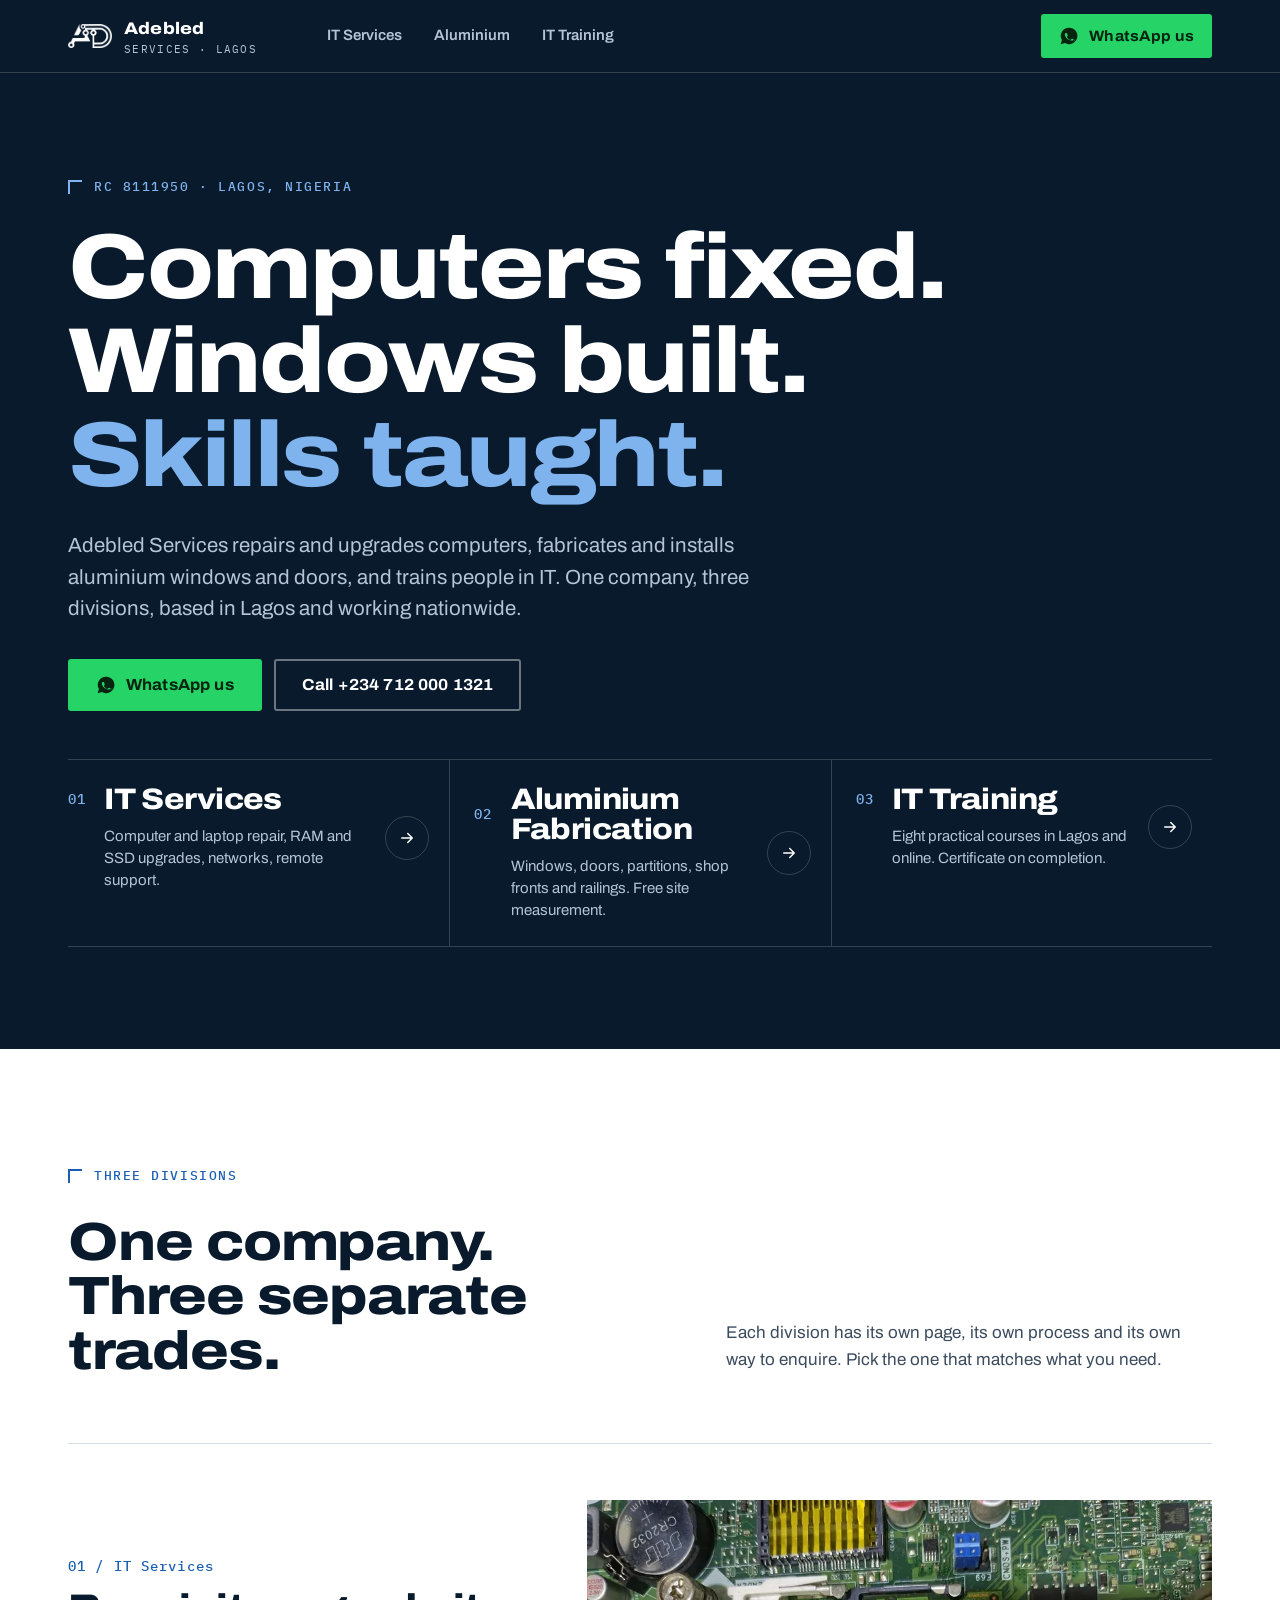
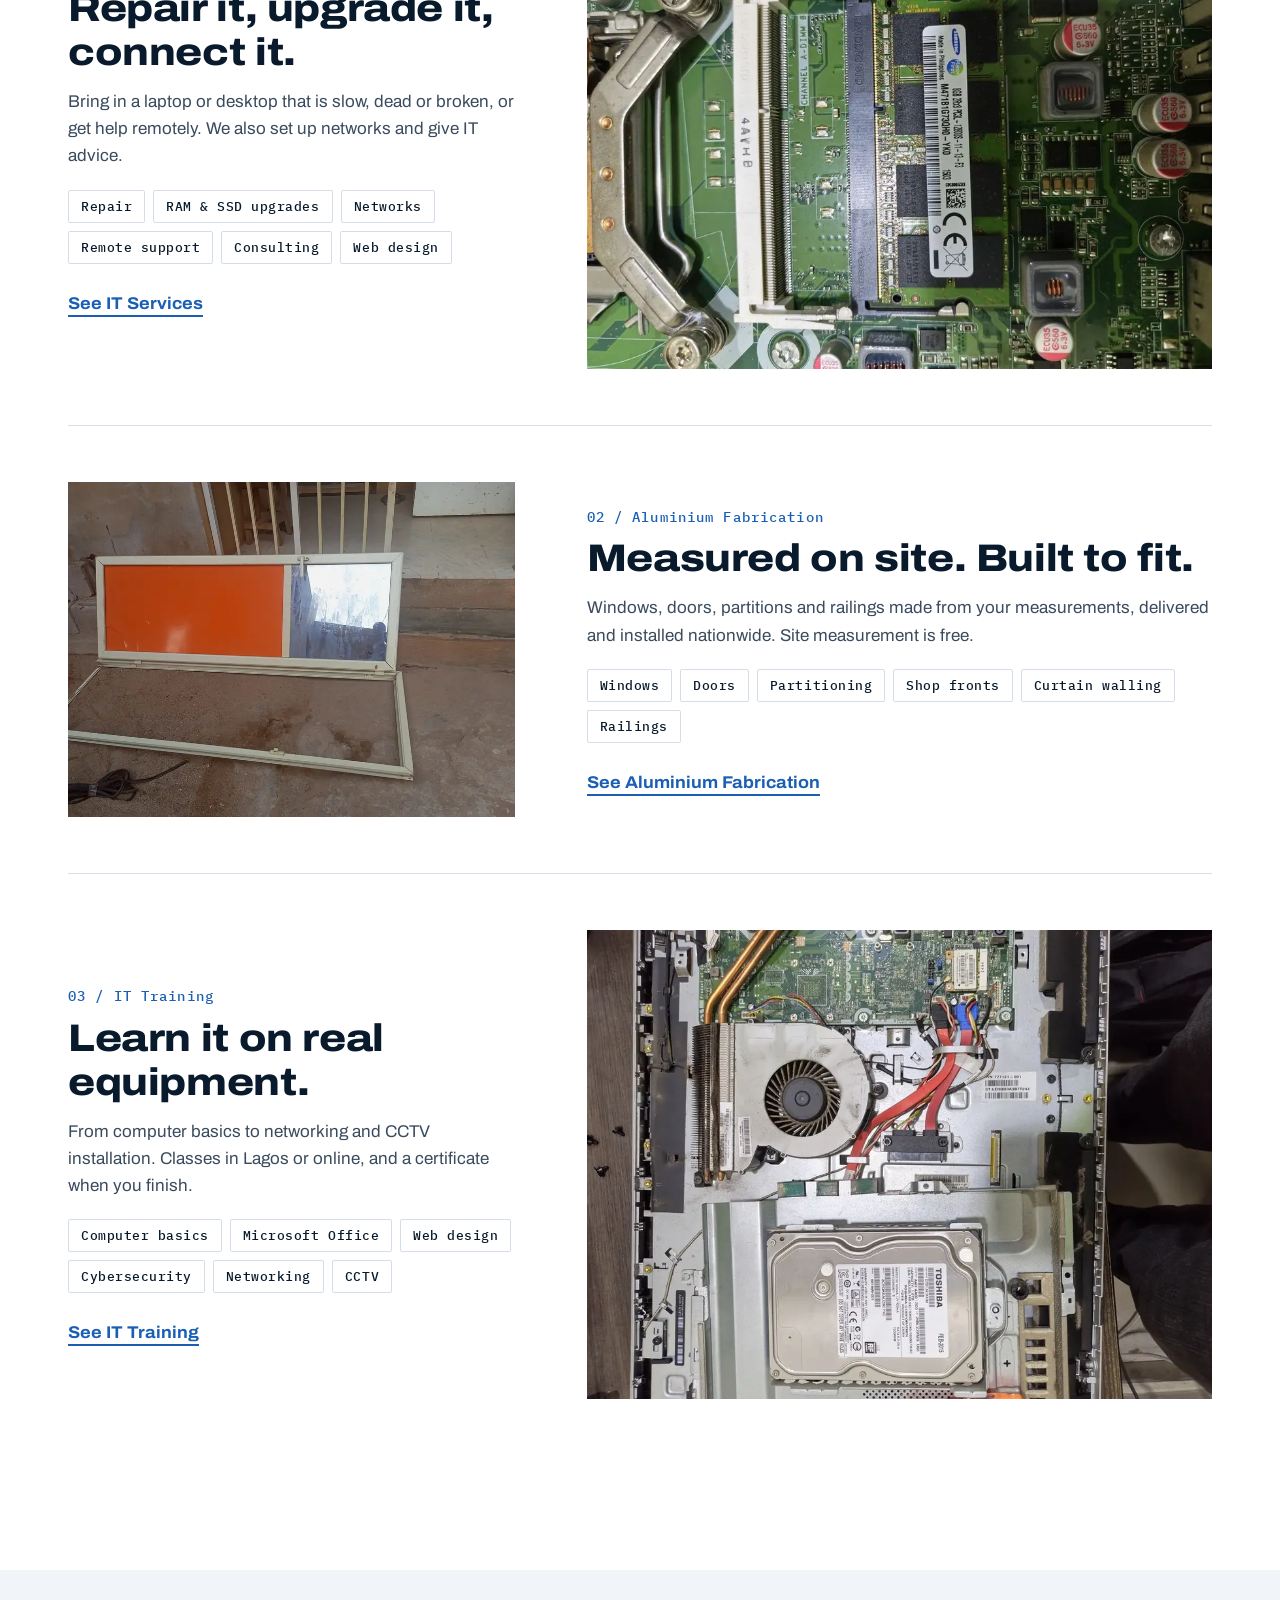
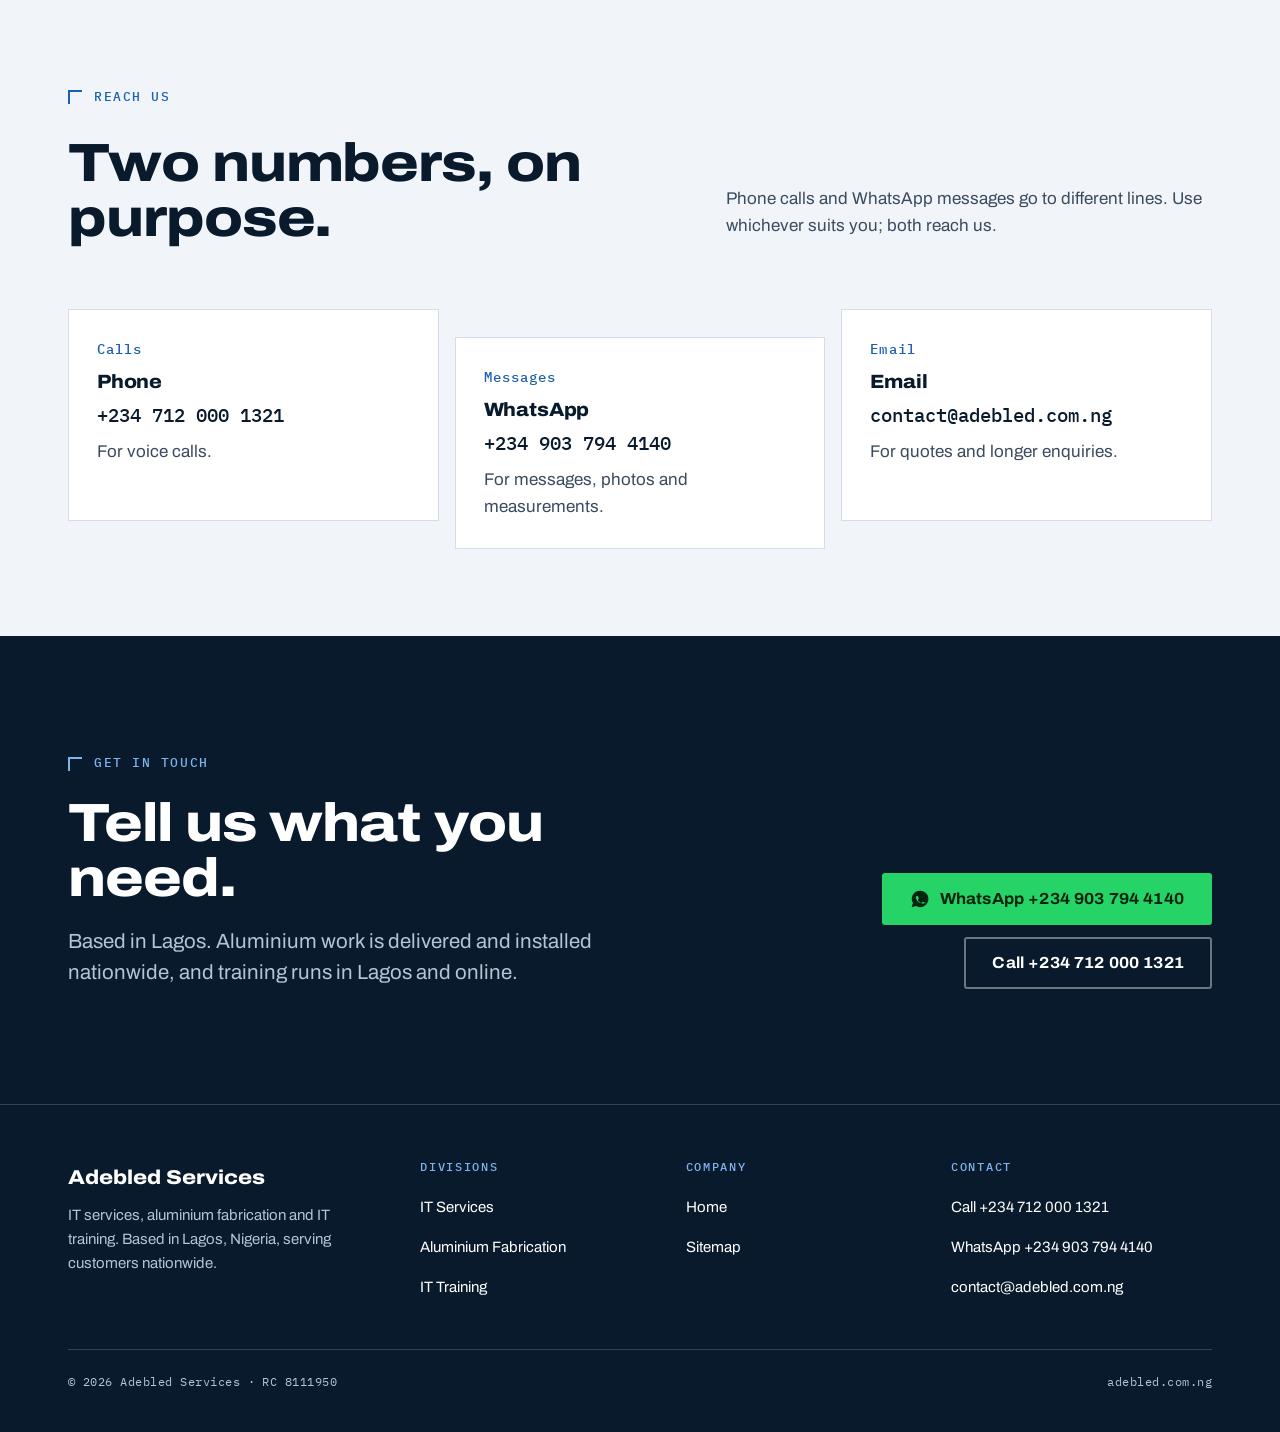
==== index.html @ fbe3edc6 "Build new Adebled Services website: four static pages, 404, SEO and assets Co-Authored-By: Claude So" ====
<!doctype html>
<html lang="en">
<head>
<meta charset="utf-8">
<meta name="viewport" content="width=device-width, initial-scale=1">
<title>Adebled Services | IT, Aluminium Fabrication &amp; Training, Lagos</title>
<meta name="description" content="Adebled Services in Lagos: computer repair and IT support, aluminium windows and doors made and installed nationwide, and hands-on IT training.">
<link rel="canonical" href="https://adebled.com.ng/">
<meta name="theme-color" content="#081a2b">
<meta property="og:type" content="website">
<meta property="og:site_name" content="Adebled Services">
<meta property="og:title" content="Adebled Services | IT, Aluminium Fabrication &amp; Training, Lagos">
<meta property="og:description" content="Adebled Services in Lagos: computer repair and IT support, aluminium windows and doors made and installed nationwide, and hands-on IT training.">
<meta property="og:url" content="https://adebled.com.ng/">
<meta property="og:image" content="https://adebled.com.ng/assets/og/home.png">
<meta property="og:image:width" content="1200">
<meta property="og:image:height" content="630">
<meta name="twitter:card" content="summary_large_image">
<link rel="icon" href="/favicon.ico" sizes="48x48">
<link rel="icon" type="image/png" sizes="96x96" href="/icons/favicon-96x96.png">
<link rel="apple-touch-icon" href="/icons/apple-touch-icon.png">
<link rel="manifest" href="/site.webmanifest">
<link rel="preload" href="/assets/fonts/archivo.woff2" as="font" type="font/woff2" crossorigin>
<link rel="stylesheet" href="/css/system.css">
<link rel="stylesheet" href="/css/main.css">
<link rel="stylesheet" href="/css/home.css">
<script>document.documentElement.className+=' js'</script>
<noscript><style>.reveal{opacity:1!important;transform:none!important}.wipe-io,.wipe-io>span{clip-path:none!important;transform:none!important}</style></noscript>
<script type="application/ld+json">
{
  "@context": "https://schema.org",
  "@graph": [
    {
      "@type": [
        "LocalBusiness",
        "Organization"
      ],
      "@id": "https://adebled.com.ng/#org",
      "name": "Adebled Services",
      "url": "https://adebled.com.ng/",
      "logo": "https://adebled.com.ng/icons/icon-512.png",
      "image": "https://adebled.com.ng/assets/og/home.png",
      "telephone": "+2347120001321",
      "email": "contact@adebled.com.ng",
      "identifier": "RC 8111950",
      "address": {
        "@type": "PostalAddress",
        "addressLocality": "Lagos",
        "addressCountry": "NG"
      },
      "areaServed": {
        "@type": "Country",
        "name": "Nigeria"
      },
      "sameAs": []
    },
    {
      "@type": "WebSite",
      "@id": "https://adebled.com.ng/#site",
      "url": "https://adebled.com.ng/",
      "name": "Adebled Services",
      "publisher": {
        "@id": "https://adebled.com.ng/#org"
      }
    }
  ]
}
</script>
<script src="/js/legacy-redirect.js"></script>
</head>
<body class="page-home">
<a class="skip" href="#main">Skip to content</a>
<header class="site-header">
  <div class="wrap">
    <a class="brand" href="/" aria-label="Adebled Services, home">
      <img src="/assets/logo-white.png" width="44" height="25" alt="">
      <span><b>Adebled</b><small>Services · Lagos</small></span>
    </a>
    <nav class="nav" aria-label="Divisions"><a href="/it-services/">IT Services</a><a href="/aluminium/">Aluminium</a><a href="/it-training/">IT Training</a></nav>
    <a class="btn btn--wa header-wa header-cta" href="https://wa.me/2349037944140?text=Hello%20Adebled%20Services%2C%20I%20have%20an%20enquiry." rel="noopener"><svg viewBox="0 0 24 24" fill="currentColor" aria-hidden="true"><path d="M12.04 2a9.9 9.9 0 0 0-8.5 14.9L2 22l5.24-1.5A9.9 9.9 0 1 0 12.04 2Zm5.8 14.1c-.25.7-1.45 1.33-2 1.38-.5.05-1.1.07-1.77-.11a14 14 0 0 1-5.5-3.33 7.6 7.6 0 0 1-1.6-3.5c-.1-.9.4-1.6.7-1.9.25-.27.55-.33.73-.33h.52c.17 0 .4-.06.6.45.25.6.85 2.1.92 2.25.08.15.12.33.02.52-.1.2-.15.32-.3.5-.15.17-.32.38-.45.5-.15.15-.3.3-.13.6.17.3.77 1.27 1.65 2.05 1.13 1 2.1 1.32 2.4 1.47.3.15.47.12.65-.07.17-.2.75-.87.95-1.17.2-.3.4-.25.67-.15.28.1 1.75.83 2.05.98.3.15.5.22.57.35.07.12.07.72-.18 1.4Z"/></svg> WhatsApp us</a>
  </div>
</header>
<main id="main">
<section class="band band--dark hero home-hero">
  <div class="wrap"><div class="grid">
    <div>
      <p class="eyebrow fade"><span class="corner"></span>RC 8111950 · Lagos, Nigeria</p>
      <h1><span class="wipe"><span>Computers fixed.</span></span><span class="wipe"><span>Windows built.</span></span><span class="wipe"><span class="acc">Skills taught.</span></span></h1>
      <p class="lead fade">Adebled Services repairs and upgrades computers, fabricates and installs aluminium windows and doors, and trains people in IT. One company, three divisions, based in Lagos and working nationwide.</p>
      <div class="btn-row fade d2">
        <a class="btn btn--wa" href="https://wa.me/2349037944140?text=Hello%20Adebled%20Services%2C%20I%20have%20an%20enquiry." rel="noopener"><svg viewBox="0 0 24 24" fill="currentColor" aria-hidden="true"><path d="M12.04 2a9.9 9.9 0 0 0-8.5 14.9L2 22l5.24-1.5A9.9 9.9 0 1 0 12.04 2Zm5.8 14.1c-.25.7-1.45 1.33-2 1.38-.5.05-1.1.07-1.77-.11a14 14 0 0 1-5.5-3.33 7.6 7.6 0 0 1-1.6-3.5c-.1-.9.4-1.6.7-1.9.25-.27.55-.33.73-.33h.52c.17 0 .4-.06.6.45.25.6.85 2.1.92 2.25.08.15.12.33.02.52-.1.2-.15.32-.3.5-.15.17-.32.38-.45.5-.15.15-.3.3-.13.6.17.3.77 1.27 1.65 2.05 1.13 1 2.1 1.32 2.4 1.47.3.15.47.12.65-.07.17-.2.75-.87.95-1.17.2-.3.4-.25.67-.15.28.1 1.75.83 2.05.98.3.15.5.22.57.35.07.12.07.72-.18 1.4Z"/></svg> WhatsApp us</a>
        <a class="btn btn--ghost" href="tel:+2347120001321">Call +234 712 000 1321</a>
      </div>
    </div>
    <nav class="idx-list fade d3" aria-label="Our three divisions">
      <a class="idx" href="/it-services/"><span class="num">01</span><h2>IT Services</h2><span class="arrow"><svg viewBox="0 0 24 24" fill="none" stroke="currentColor" stroke-width="2" stroke-linecap="round" stroke-linejoin="round" aria-hidden="true"><path d="M5 12h14M13 6l6 6-6 6"/></svg></span><p>Computer and laptop repair, RAM and SSD upgrades, networks, remote support.</p></a>
      <a class="idx" href="/aluminium/"><span class="num">02</span><h2>Aluminium Fabrication</h2><span class="arrow"><svg viewBox="0 0 24 24" fill="none" stroke="currentColor" stroke-width="2" stroke-linecap="round" stroke-linejoin="round" aria-hidden="true"><path d="M5 12h14M13 6l6 6-6 6"/></svg></span><p>Windows, doors, partitions, shop fronts and railings. Free site measurement.</p></a>
      <a class="idx" href="/it-training/"><span class="num">03</span><h2>IT Training</h2><span class="arrow"><svg viewBox="0 0 24 24" fill="none" stroke="currentColor" stroke-width="2" stroke-linecap="round" stroke-linejoin="round" aria-hidden="true"><path d="M5 12h14M13 6l6 6-6 6"/></svg></span><p>Eight practical courses in Lagos and online. Certificate on completion.</p></a>
    </nav>
  </div></div>
</section>

<section class="band">
  <div class="wrap">
    <div class="sec-head">
  <div><p class="eyebrow"><span class="corner"></span>Three divisions</p><h2 class="wipe-io"><span>One company. Three separate trades.</span></h2></div>
  <p class="reveal">Each division has its own page, its own process and its own way to enquire. Pick the one that matches what you need.</p>
</div>
    <article class="division">
      <div class="photo reveal"><img src="/assets/img/it-ram-detail-960.webp" srcset="/assets/img/it-ram-detail-480.webp 480w, /assets/img/it-ram-detail-960.webp 960w" sizes="(min-width: 900px) 40vw, 100vw" width="960" height="718" alt="Memory module seated in a computer motherboard slot" loading="lazy" decoding="async"></div>
      <div class="copy reveal">
        <span class="num">01 / IT Services</span>
        <h3>Repair it, upgrade it, connect it.</h3>
        <p>Bring in a laptop or desktop that is slow, dead or broken, or get help remotely. We also set up networks and give IT advice.</p>
        <ul class="ticks"><li>Repair</li><li>RAM &amp; SSD upgrades</li><li>Networks</li><li>Remote support</li><li>Consulting</li><li>Web design</li></ul>
        <a class="link-arrow" href="/it-services/">See IT Services</a>
      </div>
    </article>
    <article class="division">
      <div class="photo reveal"><img src="/assets/img/al-orange-casement-960.webp" srcset="/assets/img/al-orange-casement-480.webp 480w, /assets/img/al-orange-casement-960.webp 960w" sizes="(min-width: 900px) 40vw, 100vw" width="960" height="655" alt="Aluminium casement sash with an orange infill panel laid out for assembly" loading="lazy" decoding="async"></div>
      <div class="copy reveal">
        <span class="num">02 / Aluminium Fabrication</span>
        <h3>Measured on site. Built to fit.</h3>
        <p>Windows, doors, partitions and railings made from your measurements, delivered and installed nationwide. Site measurement is free.</p>
        <ul class="ticks"><li>Windows</li><li>Doors</li><li>Partitioning</li><li>Shop fronts</li><li>Curtain walling</li><li>Railings</li></ul>
        <a class="link-arrow" href="/aluminium/">See Aluminium Fabrication</a>
      </div>
    </article>
    <article class="division">
      <div class="photo reveal"><img src="/assets/img/it-desktop-internals-960.webp" srcset="/assets/img/it-desktop-internals-480.webp 480w, /assets/img/it-desktop-internals-960.webp 960w" sizes="(min-width: 900px) 40vw, 100vw" width="960" height="718" alt="Inside an all-in-one computer showing fan, cables and hard drive" loading="lazy" decoding="async"></div>
      <div class="copy reveal">
        <span class="num">03 / IT Training</span>
        <h3>Learn it on real equipment.</h3>
        <p>From computer basics to networking and CCTV installation. Classes in Lagos or online, and a certificate when you finish.</p>
        <ul class="ticks"><li>Computer basics</li><li>Microsoft Office</li><li>Web design</li><li>Cybersecurity</li><li>Networking</li><li>CCTV</li></ul>
        <a class="link-arrow" href="/it-training/">See IT Training</a>
      </div>
    </article>
  </div>
</section>

<section class="band band--alt">
  <div class="wrap">
    <div class="sec-head">
  <div><p class="eyebrow"><span class="corner"></span>Reach us</p><h2 class="wipe-io"><span>Two numbers, on purpose.</span></h2></div>
  <p class="reveal">Phone calls and WhatsApp messages go to different lines. Use whichever suits you; both reach us.</p>
</div>
    <div class="contact-cards">
      <div class="card reveal"><span class="num">Calls</span><h3>Phone</h3><a class="big" href="tel:+2347120001321">+234 712 000 1321</a><p>For voice calls.</p></div>
      <div class="card reveal"><span class="num">Messages</span><h3>WhatsApp</h3><a class="big" href="https://wa.me/2349037944140" rel="noopener">+234 903 794 4140</a><p>For messages, photos and measurements.</p></div>
      <div class="card reveal"><span class="num">Email</span><h3>Email</h3><a class="big" href="mailto:contact@adebled.com.ng">contact@adebled.com.ng</a><p>For quotes and longer enquiries.</p></div>
    </div>
  </div>
</section>

<section class="band band--dark cta">
  <div class="wrap inner">
    <div>
      <p class="eyebrow"><span class="corner"></span>Get in touch</p>
      <h2 class="wipe-io"><span>Tell us what you need.</span></h2>
      <p class="lead reveal" style="margin-top:20px">Based in Lagos. Aluminium work is delivered and installed nationwide, and training runs in Lagos and online.</p>
    </div>
    <div class="btn-row reveal">
      <a class="btn btn--wa" href="https://wa.me/2349037944140?text=Hello%20Adebled%20Services%2C%20I%20have%20an%20enquiry." rel="noopener"><svg viewBox="0 0 24 24" fill="currentColor" aria-hidden="true"><path d="M12.04 2a9.9 9.9 0 0 0-8.5 14.9L2 22l5.24-1.5A9.9 9.9 0 1 0 12.04 2Zm5.8 14.1c-.25.7-1.45 1.33-2 1.38-.5.05-1.1.07-1.77-.11a14 14 0 0 1-5.5-3.33 7.6 7.6 0 0 1-1.6-3.5c-.1-.9.4-1.6.7-1.9.25-.27.55-.33.73-.33h.52c.17 0 .4-.06.6.45.25.6.85 2.1.92 2.25.08.15.12.33.02.52-.1.2-.15.32-.3.5-.15.17-.32.38-.45.5-.15.15-.3.3-.13.6.17.3.77 1.27 1.65 2.05 1.13 1 2.1 1.32 2.4 1.47.3.15.47.12.65-.07.17-.2.75-.87.95-1.17.2-.3.4-.25.67-.15.28.1 1.75.83 2.05.98.3.15.5.22.57.35.07.12.07.72-.18 1.4Z"/></svg> WhatsApp +234 903 794 4140</a>
      <a class="btn btn--ghost" href="tel:+2347120001321">Call +234 712 000 1321</a>
    </div>
  </div>
</section>
</main>
<footer class="site-footer">
  <div class="wrap">
    <div class="cols">
      <div>
        <p style="color:var(--dark-ink);font-weight:800;font-stretch:114%;font-size:1.25rem;margin-bottom:10px">Adebled Services</p>
        <p>IT services, aluminium fabrication and IT training. Based in Lagos, Nigeria, serving customers nationwide.</p>
      </div>
      <div>
        <h2>Divisions</h2>
        <ul>
          <li><a href="/it-services/">IT Services</a></li>
          <li><a href="/aluminium/">Aluminium Fabrication</a></li>
          <li><a href="/it-training/">IT Training</a></li>
        </ul>
      </div>
      <div>
        <h2>Company</h2>
        <ul>
          <li><a href="/">Home</a></li>
          <li><a href="/sitemap.xml">Sitemap</a></li>
        </ul>
      </div>
      <div>
        <h2>Contact</h2>
        <ul>
          <li><a href="tel:+2347120001321">Call +234 712 000 1321</a></li>
          <li><a href="https://wa.me/2349037944140" rel="noopener">WhatsApp +234 903 794 4140</a></li>
          <li><a href="mailto:contact@adebled.com.ng">contact@adebled.com.ng</a></li>
        </ul>
      </div>
    </div>
    <div class="fine"><span>© 2026 Adebled Services · RC 8111950</span><span>adebled.com.ng</span></div>
  </div>
</footer>
<script src="/js/reveal.js" defer></script>
</body>
</html>
---- css/system.css ----
/* Theme tokens: navy / blue / white.
   Used by Home, Aluminium, IT Training. One declaration per token. */
:root {
  --bg: #ffffff;
  --bg-alt: #f1f5f9;
  --ink: #081a2b;
  --ink-2: #3b4b5e;
  --line: #d5dee8;
  --accent: #1a5fb4;
  --accent-ink: #ffffff;
  --accent-text: #1a5fb4;
  --dark: #081a2b;
  --dark-2: #0e2740;
  --dark-ink: #ffffff;
  --dark-ink-2: #b4c4d6;
  --dark-line: rgba(255, 255, 255, 0.18);
  --dark-accent: #7fb3ee;
  --btn-dark: #2667c4;
  --wa: #25d366;
  --wa-ink: #04240f;
  --theme-color: #081a2b;
}
---- css/main.css ----
@import url("../assets/fonts/fonts.css");

/* ---------- base ---------- */
*, *::before, *::after { box-sizing: border-box; }
html { -webkit-text-size-adjust: 100%; scroll-behavior: smooth; }
body {
  margin: 0;
  background: var(--bg);
  color: var(--ink-2);
  font-family: "Archivo", "Helvetica Neue", Arial, sans-serif;
  font-size: 1.0625rem;
  line-height: 1.6;
  -webkit-font-smoothing: antialiased;
}
img, video { display: block; max-width: 100%; }
a { color: inherit; }
h1, h2, h3, p, ul, ol, figure { margin: 0; }
ul, ol { padding: 0; list-style: none; }
:focus-visible { outline: 3px solid var(--accent); outline-offset: 3px; }
.on-dark :focus-visible, .band--dark :focus-visible { outline-color: var(--dark-accent); }
.skip { position: absolute; left: -999px; top: 8px; z-index: 100; background: #fff; color: #000; padding: 10px 14px; }
.skip:focus { left: 8px; }

.wrap { width: 100%; max-width: 1240px; margin: 0 auto; padding: 0 clamp(16px, 4vw, 48px); }

/* ---------- type ---------- */
h1, h2, h3 { color: var(--ink); font-weight: 800; font-stretch: 116%; letter-spacing: -0.02em; line-height: 1.02; }
h1 { font-size: clamp(2.5rem, 7vw, 6rem); }
h2 { font-size: clamp(1.9rem, 4.2vw, 3.4rem); }
h3 { font-size: clamp(1.15rem, 1.8vw, 1.45rem); font-stretch: 108%; line-height: 1.15; letter-spacing: -0.01em; }
.band--dark h1, .band--dark h2, .band--dark h3 { color: var(--dark-ink); }
.mono, .eyebrow, .num { font-family: "IBM Plex Mono", ui-monospace, Menlo, monospace; }
.eyebrow {
  display: inline-flex; align-items: center; gap: 12px;
  font-size: 0.8125rem; font-weight: 500; letter-spacing: 0.12em; text-transform: uppercase;
  color: var(--accent-text); margin-bottom: 22px;
}
.band--dark .eyebrow { color: var(--dark-accent); }
.corner { width: 14px; height: 14px; border-left: 2px solid currentColor; border-top: 2px solid currentColor; flex: none; }
.lead { font-size: clamp(1.1rem, 1.6vw, 1.3rem); line-height: 1.55; max-width: 36em; }
.band--dark { color: var(--dark-ink-2); }
.band--dark .lead { color: var(--dark-ink-2); }

/* ---------- bands ---------- */
.band { padding: clamp(64px, 9vw, 128px) 0; }
.band--alt { background: var(--bg-alt); }
.band--dark { background: var(--dark); --btn: var(--btn-dark); }
.sec-head { display: grid; gap: 20px; margin-bottom: clamp(36px, 5vw, 64px); }
@media (min-width: 900px) {
  .sec-head { grid-template-columns: 1.1fr 0.9fr; align-items: end; gap: 64px; }
  .sec-head p { padding-bottom: 6px; }
}

/* ---------- buttons ---------- */
.btn {
  --btn: var(--accent);
  display: inline-flex; align-items: center; justify-content: center; gap: 10px;
  min-height: 52px; padding: 0 26px;
  font: 700 1rem/1 "Archivo", sans-serif; font-stretch: 106%; letter-spacing: 0.01em;
  text-decoration: none; border: 2px solid transparent; border-radius: 3px; cursor: pointer;
  transition: transform .15s ease, background-color .15s ease, border-color .15s ease;
}
.band--dark .btn, .btn.on-dark { --btn: var(--btn-dark); }
.btn--primary { background: var(--btn); color: var(--accent-ink); }
.btn--wa { background: var(--wa); color: var(--wa-ink); }
.btn--ghost { background: transparent; color: var(--dark-ink); border-color: var(--dark-line); border-color: rgba(255,255,255,.4); }
.btn--line { background: transparent; color: var(--ink); border-color: var(--ink); }
.btn:active { transform: translateY(1px) scale(.99); }
.btn svg { width: 20px; height: 20px; flex: none; }
.btn-row { display: flex; flex-wrap: wrap; gap: 12px; }
@media (hover: hover) and (pointer: fine) {
  .btn--primary:hover { filter: brightness(1.12); }
  .btn--wa:hover { filter: brightness(1.06); }
  .btn--ghost:hover { border-color: #fff; }
  .btn--line:hover { background: var(--ink); color: var(--bg); }
}

/* ---------- header ---------- */
.site-header { position: sticky; top: 0; z-index: 50; background: var(--dark); border-bottom: 1px solid var(--dark-line); }
.site-header .wrap { display: flex; flex-wrap: wrap; align-items: center; justify-content: space-between; gap: 0 24px; }
.brand { display: flex; align-items: center; gap: 12px; min-height: 64px; text-decoration: none; color: var(--dark-ink); }
.brand img { width: 44px; height: auto; }
.brand b { font-weight: 800; font-stretch: 114%; font-size: 1.05rem; letter-spacing: .01em; }
.brand small { display: block; font: 400 .6875rem/1.2 "IBM Plex Mono", monospace; letter-spacing: .12em; text-transform: uppercase; color: var(--dark-ink-2); }
.nav { display: flex; align-items: center; gap: 4px; width: 100%; order: 3; overflow-x: auto; border-top: 1px solid var(--dark-line); margin: 0 calc(-1 * clamp(16px, 4vw, 48px)); padding: 0 clamp(12px, 3vw, 44px); scrollbar-width: none; }
.nav::-webkit-scrollbar { display: none; }
.nav a { display: flex; align-items: center; min-height: 48px; padding: 0 14px; white-space: nowrap; text-decoration: none; color: var(--dark-ink-2); font-weight: 600; font-size: .9375rem; border-bottom: 2px solid transparent; }
.nav a[aria-current="page"] { color: var(--dark-ink); border-bottom-color: var(--dark-accent); }
.header-cta { display: none; }
.header-wa { min-height: 44px; padding: 0 16px; font-size: .9375rem; }
@media (min-width: 800px) {
  .nav { width: auto; order: 0; border: 0; margin: 0 auto 0 32px; padding: 0; overflow: visible; }
  .nav a { min-height: 72px; }
  .header-cta { display: inline-flex; }
  .brand { min-height: 72px; }
}
@media (hover: hover) and (pointer: fine) { .nav a:hover { color: var(--dark-ink); } }

/* ---------- hero (shared) ---------- */
.hero { position: relative; overflow: hidden; padding: clamp(56px, 8vw, 112px) 0 clamp(56px, 8vw, 104px); }
.hero h1 .wipe { display: block; clip-path: inset(0 0 -0.15em 0); }
.hero h1 .wipe > span { display: block; transform: translateY(105%); animation: rise .9s cubic-bezier(.2,.7,.1,1) forwards; }
.hero h1 .wipe:nth-child(2) > span { animation-delay: .12s; }
.hero h1 .wipe:nth-child(3) > span { animation-delay: .24s; }
.hero h1 .acc { color: var(--dark-accent); }
.hero .fade { opacity: 0; transform: translateY(14px); animation: fadeup .8s ease .45s forwards; }
.hero .fade.d2 { animation-delay: .6s; }
.hero .fade.d3 { animation-delay: .75s; }
@keyframes rise { to { transform: none; } }
@keyframes fadeup { to { opacity: 1; transform: none; } }
.hero .lead { margin: 28px 0 34px; }

/* scroll reveal (only when JS added .js to html) */
.js .reveal { opacity: 0; transform: translateY(22px); transition: opacity .7s ease, transform .7s cubic-bezier(.2,.7,.1,1); }
.js .reveal.in { opacity: 1; transform: none; }
.js .wipe-io { display: block; clip-path: inset(0 0 -0.15em 0); }
.js .wipe-io > span { display: block; transform: translateY(105%); transition: transform .8s cubic-bezier(.2,.7,.1,1); }
.js .wipe-io.in > span { transform: none; }

/* ---------- cards / lists ---------- */
.rule-list > li { border-top: 1px solid var(--line); }
.rule-list > li:last-child { border-bottom: 1px solid var(--line); }
.band--dark .rule-list > li { border-color: var(--dark-line); }
.num { font-size: .875rem; font-weight: 500; letter-spacing: .08em; color: var(--accent-text); }
.band--dark .num { color: var(--dark-accent); }

.photo { position: relative; overflow: hidden; background: var(--bg-alt); }
.photo img { width: 100%; height: 100%; object-fit: cover; }

/* gallery tiles: caption anchored to its own figure */
.tile { position: relative; overflow: hidden; background: var(--dark-2); aspect-ratio: 4 / 5; }
.tile img { position: absolute; inset: 0; width: 100%; height: 100%; object-fit: cover; transition: transform .6s ease; }
.tile figcaption {
  position: absolute; left: 0; right: 0; bottom: 0; padding: 10px 14px;
  background: var(--dark); color: var(--dark-ink);
  font: 500 .75rem/1.35 "IBM Plex Mono", monospace; letter-spacing: .02em;
}
@media (hover: hover) and (pointer: fine) { .tile:hover img { transform: scale(1.05); } }

/* ---------- enquiry form ---------- */
.form { display: grid; gap: 16px; }
.form label { display: grid; gap: 8px; font: 500 .8125rem/1 "IBM Plex Mono", monospace; letter-spacing: .08em; text-transform: uppercase; color: var(--ink); }
.band--dark .form label { color: var(--dark-ink); }
.form input, .form select, .form textarea {
  width: 100%; min-height: 52px; padding: 12px 14px; font: 400 1rem/1.3 "Archivo", sans-serif;
  color: var(--ink); background: #fff; border: 1.5px solid var(--ink-2); border-radius: 3px;
}
.form textarea { min-height: 104px; resize: vertical; }
.form-note { font-size: .875rem; }
.grid-2 { display: grid; gap: 16px; }
@media (min-width: 640px) { .grid-2 { grid-template-columns: 1fr 1fr; } }

/* ---------- CTA ---------- */
.cta { text-align: left; }
.cta .inner { display: grid; gap: 32px; }
@media (min-width: 900px) { .cta .inner { grid-template-columns: 1.3fr 1fr; align-items: end; gap: 64px; } .cta .btn-row { justify-content: flex-end; } }

/* ---------- footer ---------- */
.site-footer { background: var(--dark); color: var(--dark-ink-2); padding: 56px 0 40px; border-top: 1px solid var(--dark-line); font-size: .9375rem; }
.site-footer .cols { display: grid; gap: 36px; }
@media (min-width: 800px) { .site-footer .cols { grid-template-columns: 1.4fr 1fr 1fr 1.2fr; gap: 48px; } }
.site-footer h2 { font: 500 .75rem/1 "IBM Plex Mono", monospace; letter-spacing: .14em; text-transform: uppercase; color: var(--dark-accent); margin-bottom: 16px; font-stretch: 100%; }
.site-footer ul { display: grid; gap: 4px; }
.site-footer a { color: var(--dark-ink); text-decoration: none; display: inline-block; padding: 6px 0; }
.site-footer p a { padding: 0; }
.site-footer .fine { margin-top: 44px; padding-top: 22px; border-top: 1px solid var(--dark-line); font: 400 .75rem/1.6 "IBM Plex Mono", monospace; letter-spacing: .04em; display: flex; flex-wrap: wrap; justify-content: space-between; gap: 8px 24px; }
@media (hover: hover) and (pointer: fine) { .site-footer a:hover { text-decoration: underline; } }

/* ---------- mobile action bar ---------- */
.actionbar { display: none; }
@media (max-width: 799px) {
  .has-actionbar { padding-bottom: 72px; }
  .actionbar {
    position: fixed; left: 0; right: 0; bottom: 0; z-index: 60; display: grid; grid-template-columns: 1fr 1fr 1.2fr; gap: 8px;
    padding: 8px 8px calc(8px + env(safe-area-inset-bottom)); background: var(--dark); border-top: 1px solid var(--dark-line);
  }
  .actionbar a { display: flex; align-items: center; justify-content: center; min-height: 48px; border-radius: 3px; font-weight: 700; font-size: .9375rem; text-decoration: none; }
  .actionbar .ab-call { background: transparent; color: var(--dark-ink); border: 1.5px solid rgba(255,255,255,.45); }
  .actionbar .ab-wa { background: var(--wa); color: var(--wa-ink); }
  .actionbar .ab-cta { background: var(--btn-dark); color: #fff; }
}

/* ---------- reduced motion ---------- */
@media (prefers-reduced-motion: reduce) {
  html { scroll-behavior: auto; }
  .hero h1 .wipe > span, .hero .fade { animation: none; transform: none; opacity: 1; }
  .js .reveal, .js .wipe-io > span { opacity: 1; transform: none; transition: none; }
  .tile img { transition: none; }
}

/* hero fact list */
.facts { display: flex; flex-wrap: wrap; gap: 10px 28px; margin-top: 36px; font: 500 .8125rem/1.4 "IBM Plex Mono", monospace; letter-spacing: .08em; text-transform: uppercase; color: var(--dark-ink-2); }
.facts li { display: flex; align-items: center; gap: 10px; }
.facts li::before { content: ""; width: 10px; height: 10px; border-left: 2px solid var(--dark-accent); border-top: 2px solid var(--dark-accent); }
---- css/home.css ----
.home-hero { min-height: calc(100svh - 112px); display: flex; align-items: center; }
.home-hero .grid { display: grid; gap: 48px; width: 100%; }
.home-hero h1 { font-size: clamp(2.3rem, 7.2vw, 6.4rem); }
.home-hero .lead { max-width: 34em; }
.idx-list { border-top: 1px solid var(--dark-line); }
.idx {
  display: grid; grid-template-columns: auto 1fr auto; align-items: center; gap: 8px 18px;
  padding: 22px 4px; border-bottom: 1px solid var(--dark-line); text-decoration: none; color: var(--dark-ink);
  transition: background-color .2s ease, padding .2s ease;
}
.idx .num { color: var(--dark-accent); }
.idx h2 { font-size: clamp(1.3rem, 2.4vw, 1.85rem); color: var(--dark-ink); font-stretch: 112%; }
.idx p { grid-column: 2; font-size: .9375rem; color: var(--dark-ink-2); line-height: 1.45; margin-top: 4px; }
.idx .arrow { grid-row: 1 / span 2; grid-column: 3; width: 44px; height: 44px; border: 1.5px solid var(--dark-line); border-radius: 50%; display: grid; place-items: center; transition: transform .2s ease, background-color .2s ease; }
.idx .arrow svg { width: 18px; height: 18px; }
.idx:active { background: var(--dark-2); }
@media (hover: hover) and (pointer: fine) {
  .idx:hover { background: var(--dark-2); }
  .idx:hover .arrow { background: var(--btn-dark); border-color: var(--btn-dark); transform: translateX(4px); }
}
@media (min-width: 900px) {
  .idx-list { display: grid; grid-template-columns: repeat(3, 1fr); border-top: 0; gap: 0; }
  .idx { border-top: 1px solid var(--dark-line); padding: 24px 20px 24px 0; align-content: start; }
  .idx + .idx { padding-left: 24px; border-left: 1px solid var(--dark-line); }
}
.meta-line { font: 400 .8125rem/1.5 "IBM Plex Mono", monospace; letter-spacing: .06em; color: var(--dark-ink-2); margin-top: 36px; }

.division { display: grid; gap: 28px; padding: clamp(32px, 5vw, 56px) 0; border-top: 1px solid var(--line); align-items: center; }
@media (min-width: 900px) {
  .division { grid-template-columns: 5fr 7fr; gap: 72px; }
  .division:nth-child(even) .photo { order: 2; }
  .division:nth-child(even) .copy { order: 1; }
}
.division .photo { aspect-ratio: 4 / 3; }
.division h3 { font-size: clamp(1.6rem, 3vw, 2.4rem); margin: 6px 0 14px; font-stretch: 114%; }
.ticks { display: flex; flex-wrap: wrap; gap: 8px 8px; margin: 20px 0 26px; }
.ticks li { font: 500 .8125rem/1 "IBM Plex Mono", monospace; letter-spacing: .04em; padding: 9px 12px; border: 1px solid var(--line); background: var(--bg); color: var(--ink); border-radius: 2px; }
.link-arrow { font-weight: 700; color: var(--accent-text); text-decoration: none; border-bottom: 2px solid currentColor; padding-bottom: 2px; font-stretch: 106%; }

.contact-cards { display: grid; gap: 16px; }
@media (min-width: 800px) { .contact-cards { grid-template-columns: repeat(3, 1fr); } .contact-cards .card:nth-child(2) { transform: translateY(28px); } }
.card { background: #fff; border: 1px solid var(--line); padding: 28px; display: grid; gap: 10px; align-content: start; }
.card h3 { font-size: 1.2rem; }
.card .big { font: 500 1.2rem/1.3 "IBM Plex Mono", monospace; color: var(--ink); word-break: break-word; }
.card a.big { text-decoration: none; }
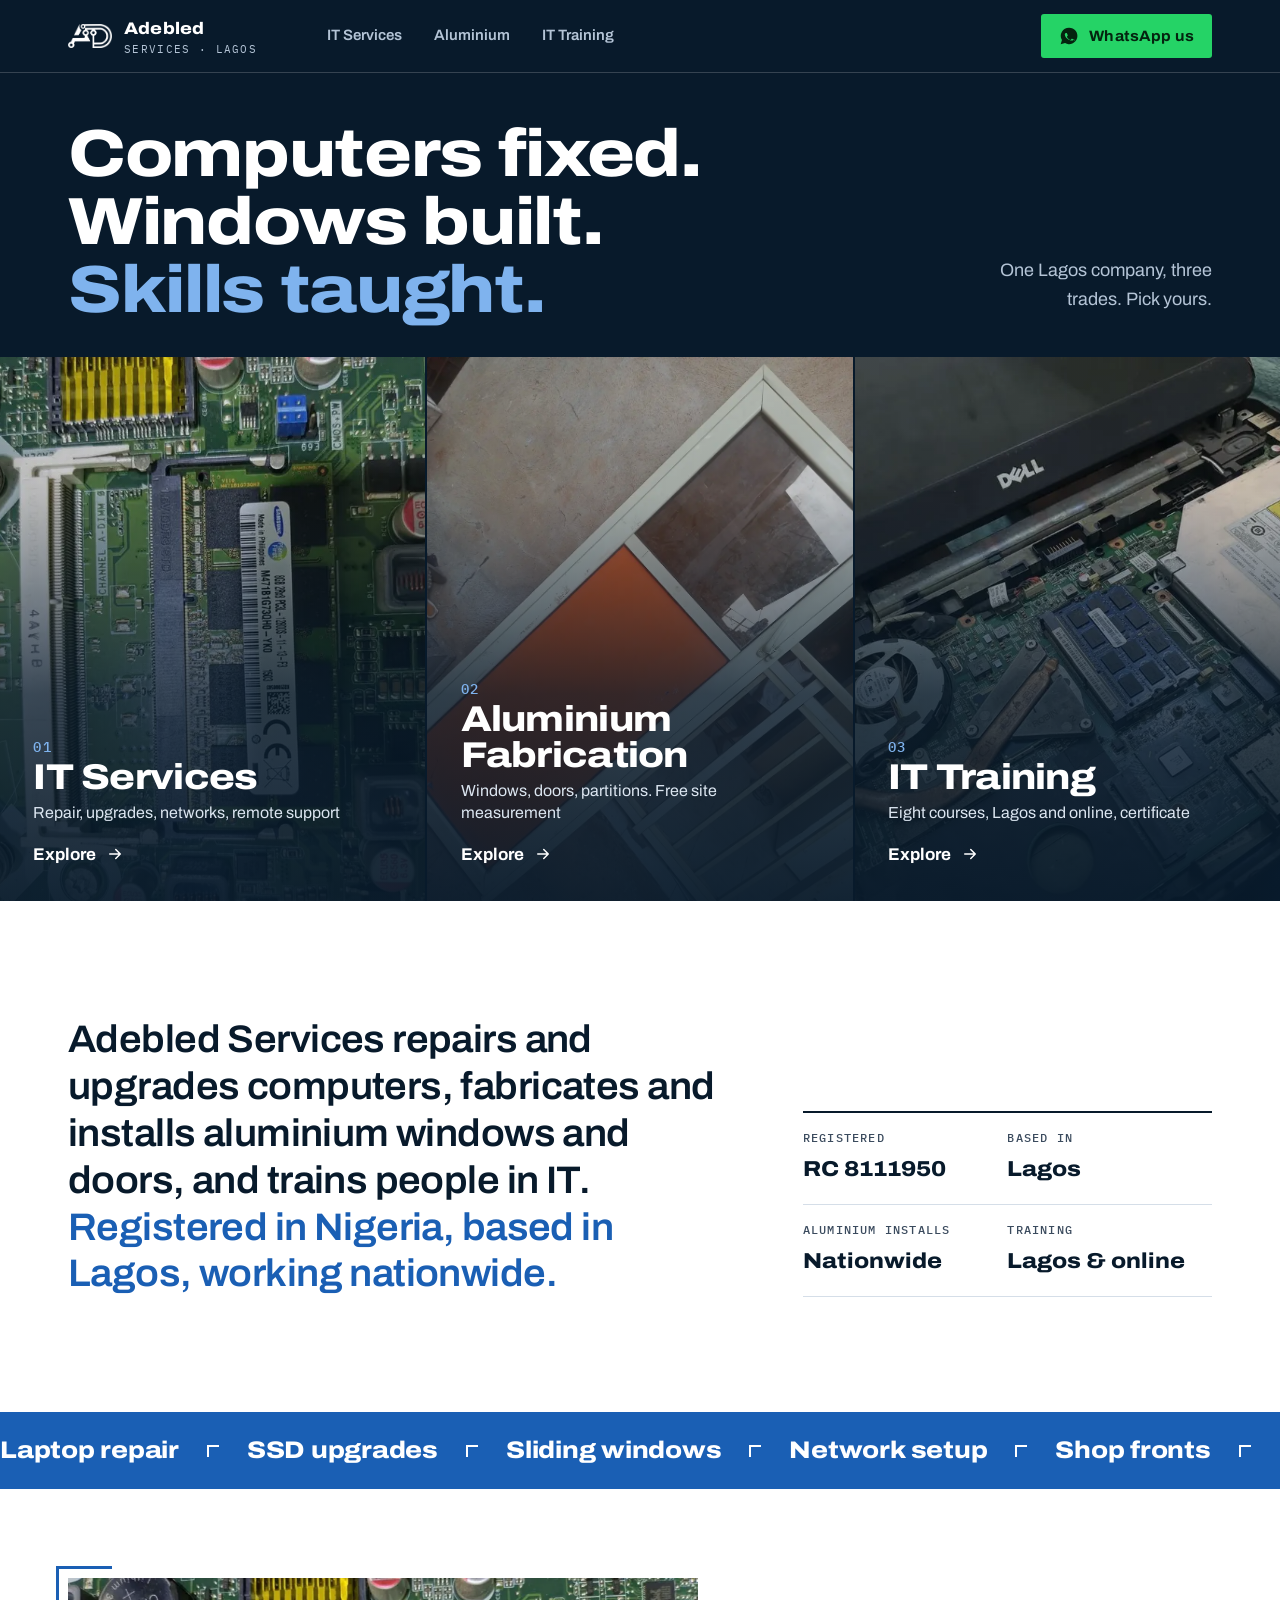
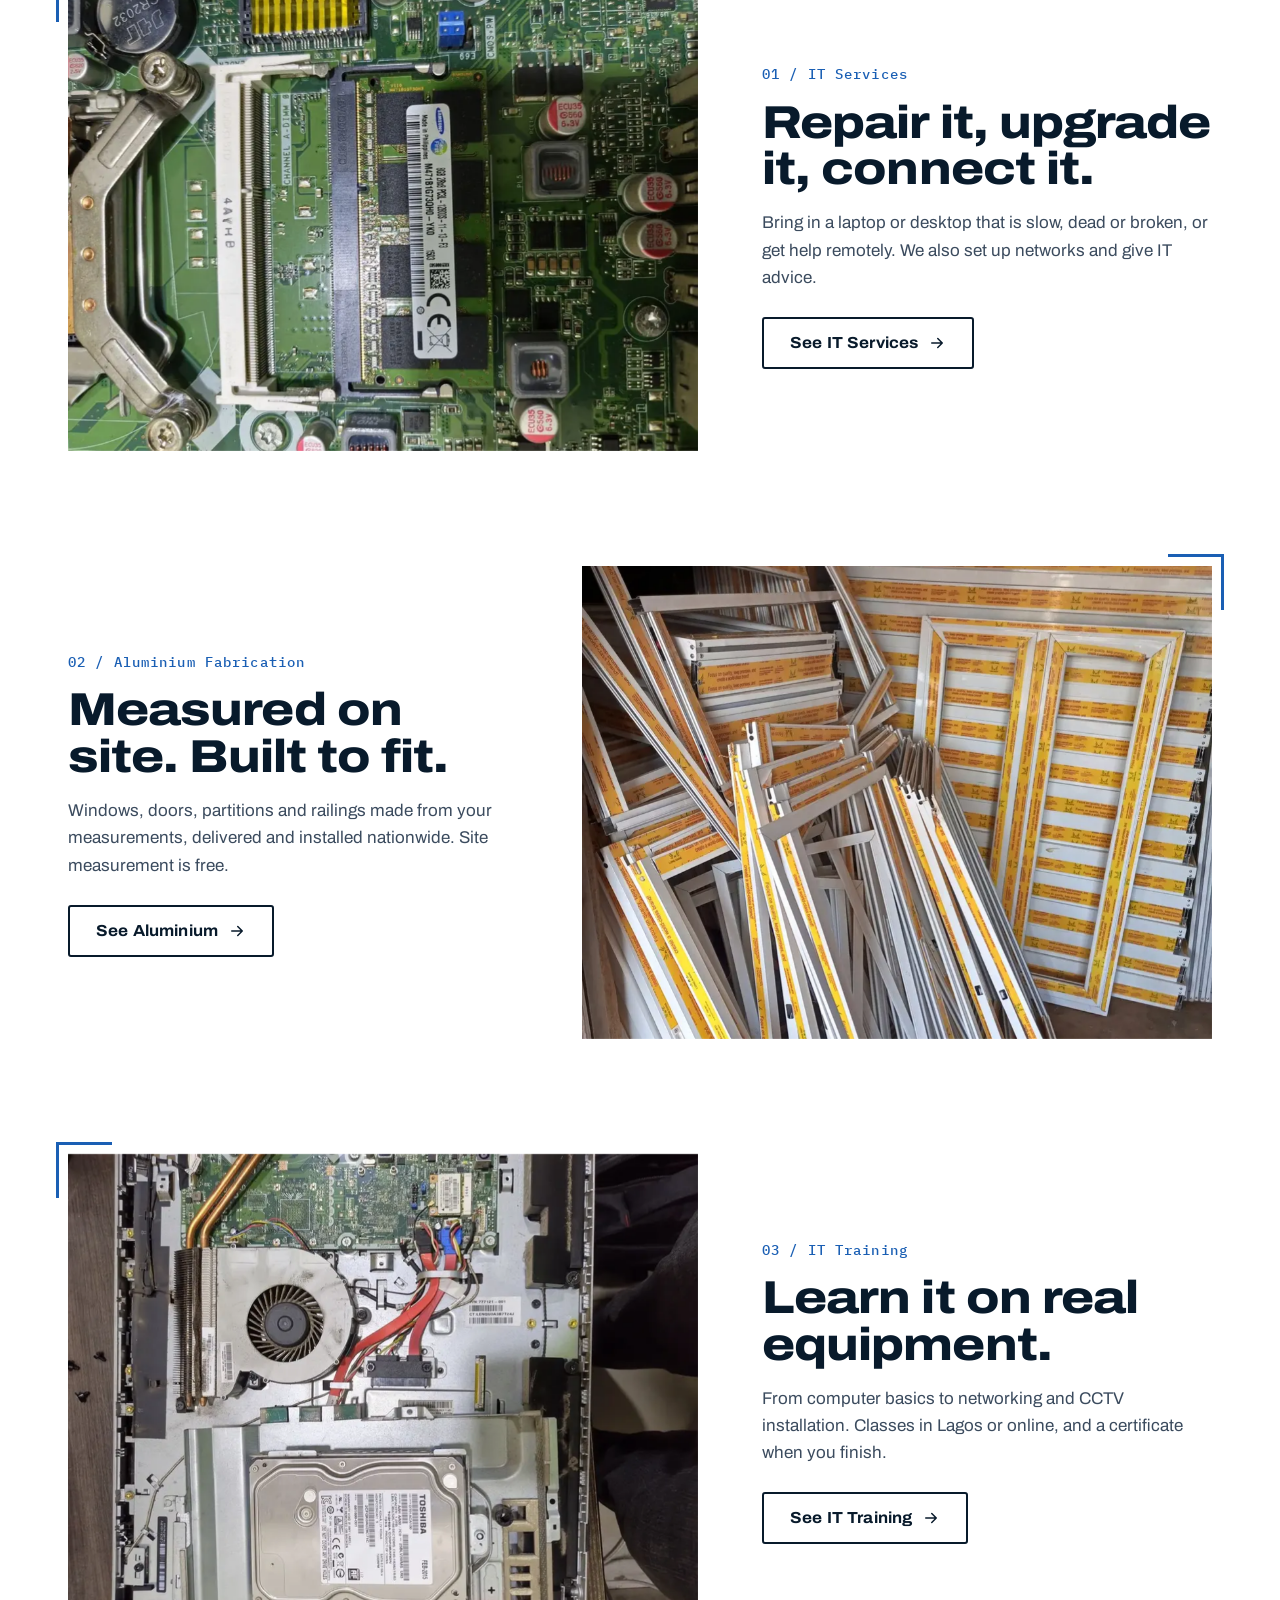
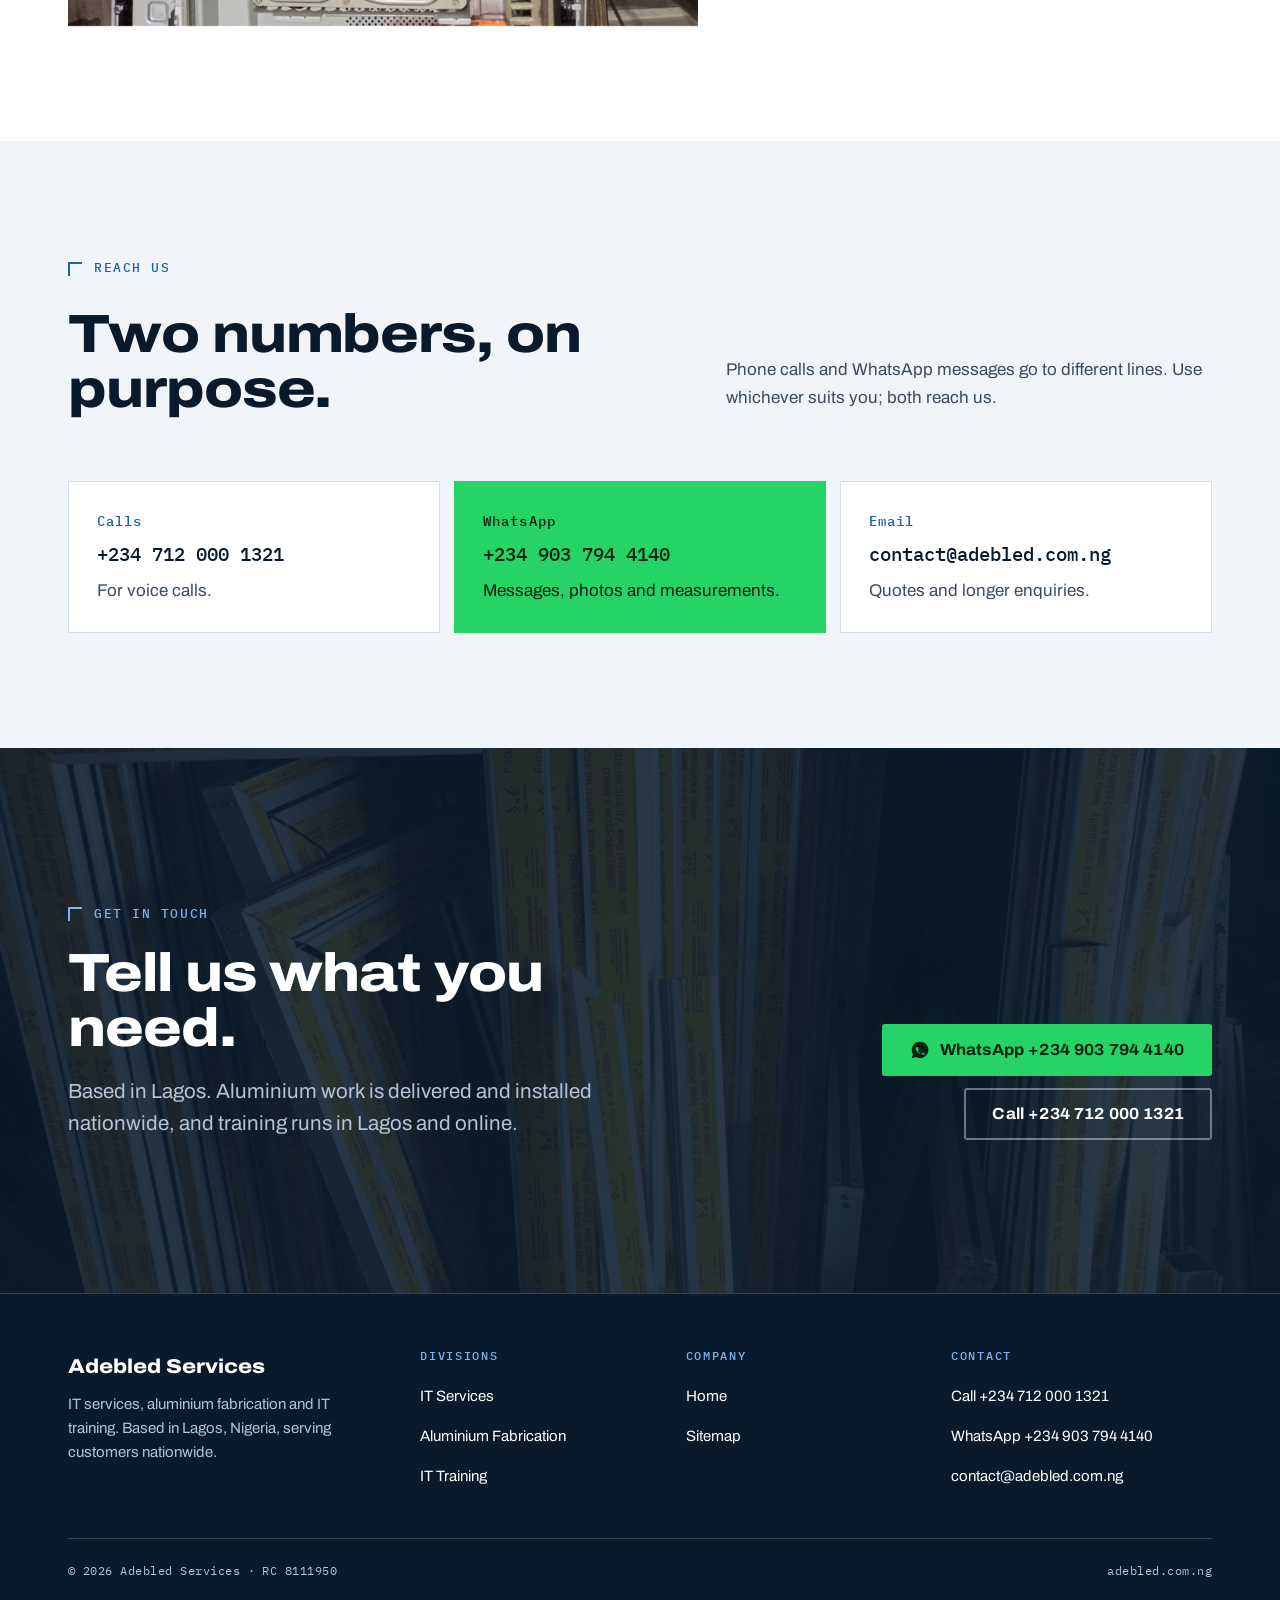
==== commit f4829059: "Redesign around photography: photo-panel home, mosaic galleries, FAQs - Home opens on three full-hei" ====
--- a/index.html
+++ b/index.html
@@ -16,14 +16,14 @@
 <meta property="og:image:width" content="1200">
 <meta property="og:image:height" content="630">
 <meta name="twitter:card" content="summary_large_image">
-<link rel="icon" href="/favicon.ico" sizes="48x48">
-<link rel="icon" type="image/png" sizes="96x96" href="/icons/favicon-96x96.png">
-<link rel="apple-touch-icon" href="/icons/apple-touch-icon.png">
-<link rel="manifest" href="/site.webmanifest">
-<link rel="preload" href="/assets/fonts/archivo.woff2" as="font" type="font/woff2" crossorigin>
-<link rel="stylesheet" href="/css/system.css">
-<link rel="stylesheet" href="/css/main.css">
-<link rel="stylesheet" href="/css/home.css">
+<link rel="icon" href="favicon.ico" sizes="48x48">
+<link rel="icon" type="image/png" sizes="96x96" href="icons/favicon-96x96.png">
+<link rel="apple-touch-icon" href="icons/apple-touch-icon.png">
+<link rel="manifest" href="site.webmanifest">
+<link rel="preload" href="assets/fonts/archivo.woff2" as="font" type="font/woff2" crossorigin>
+<link rel="stylesheet" href="css/system.css">
+<link rel="stylesheet" href="css/main.css">
+<link rel="stylesheet" href="css/home.css">
 <script>document.documentElement.className+=' js'</script>
 <noscript><style>.reveal{opacity:1!important;transform:none!important}.wipe-io,.wipe-io>span{clip-path:none!important;transform:none!important}</style></noscript>
 <script type="application/ld+json">
@@ -66,74 +66,85 @@
   ]
 }
 </script>
-<script src="/js/legacy-redirect.js"></script>
+<script src="js/legacy-redirect.js"></script>
 </head>
 <body class="page-home">
 <a class="skip" href="#main">Skip to content</a>
 <header class="site-header">
   <div class="wrap">
-    <a class="brand" href="/" aria-label="Adebled Services, home">
-      <img src="/assets/logo-white.png" width="44" height="25" alt="">
+    <a class="brand" href="./" aria-label="Adebled Services, home">
+      <img src="assets/logo-white.png" width="44" height="25" alt="">
       <span><b>Adebled</b><small>Services · Lagos</small></span>
     </a>
-    <nav class="nav" aria-label="Divisions"><a href="/it-services/">IT Services</a><a href="/aluminium/">Aluminium</a><a href="/it-training/">IT Training</a></nav>
-    <a class="btn btn--wa header-wa header-cta" href="https://wa.me/2349037944140?text=Hello%20Adebled%20Services%2C%20I%20have%20an%20enquiry." rel="noopener"><svg viewBox="0 0 24 24" fill="currentColor" aria-hidden="true"><path d="M12.04 2a9.9 9.9 0 0 0-8.5 14.9L2 22l5.24-1.5A9.9 9.9 0 1 0 12.04 2Zm5.8 14.1c-.25.7-1.45 1.33-2 1.38-.5.05-1.1.07-1.77-.11a14 14 0 0 1-5.5-3.33 7.6 7.6 0 0 1-1.6-3.5c-.1-.9.4-1.6.7-1.9.25-.27.55-.33.73-.33h.52c.17 0 .4-.06.6.45.25.6.85 2.1.92 2.25.08.15.12.33.02.52-.1.2-.15.32-.3.5-.15.17-.32.38-.45.5-.15.15-.3.3-.13.6.17.3.77 1.27 1.65 2.05 1.13 1 2.1 1.32 2.4 1.47.3.15.47.12.65-.07.17-.2.75-.87.95-1.17.2-.3.4-.25.67-.15.28.1 1.75.83 2.05.98.3.15.5.22.57.35.07.12.07.72-.18 1.4Z"/></svg> WhatsApp us</a>
+    <nav class="nav" aria-label="Divisions"><a href="it-services/">IT Services</a><a href="aluminium/">Aluminium</a><a href="it-training/">IT Training</a></nav>
+    <a class="btn btn--wa header-wa header-cta" href="https://wa.me/2349037944140?text=Hello%20Adebled%20Services%2C%20I%20have%20an%20enquiry." rel="noopener"><svg width="20" height="20" viewBox="0 0 24 24" fill="currentColor" aria-hidden="true"><path d="M12.04 2a9.9 9.9 0 0 0-8.5 14.9L2 22l5.24-1.5A9.9 9.9 0 1 0 12.04 2Zm5.8 14.1c-.25.7-1.45 1.33-2 1.38-.5.05-1.1.07-1.77-.11a14 14 0 0 1-5.5-3.33 7.6 7.6 0 0 1-1.6-3.5c-.1-.9.4-1.6.7-1.9.25-.27.55-.33.73-.33h.52c.17 0 .4-.06.6.45.25.6.85 2.1.92 2.25.08.15.12.33.02.52-.1.2-.15.32-.3.5-.15.17-.32.38-.45.5-.15.15-.3.3-.13.6.17.3.77 1.27 1.65 2.05 1.13 1 2.1 1.32 2.4 1.47.3.15.47.12.65-.07.17-.2.75-.87.95-1.17.2-.3.4-.25.67-.15.28.1 1.75.83 2.05.98.3.15.5.22.57.35.07.12.07.72-.18 1.4Z"/></svg> WhatsApp us</a>
   </div>
 </header>
 <main id="main">
-<section class="band band--dark hero home-hero">
-  <div class="wrap"><div class="grid">
-    <div>
-      <p class="eyebrow fade"><span class="corner"></span>RC 8111950 · Lagos, Nigeria</p>
-      <h1><span class="wipe"><span>Computers fixed.</span></span><span class="wipe"><span>Windows built.</span></span><span class="wipe"><span class="acc">Skills taught.</span></span></h1>
-      <p class="lead fade">Adebled Services repairs and upgrades computers, fabricates and installs aluminium windows and doors, and trains people in IT. One company, three divisions, based in Lagos and working nationwide.</p>
-      <div class="btn-row fade d2">
-        <a class="btn btn--wa" href="https://wa.me/2349037944140?text=Hello%20Adebled%20Services%2C%20I%20have%20an%20enquiry." rel="noopener"><svg viewBox="0 0 24 24" fill="currentColor" aria-hidden="true"><path d="M12.04 2a9.9 9.9 0 0 0-8.5 14.9L2 22l5.24-1.5A9.9 9.9 0 1 0 12.04 2Zm5.8 14.1c-.25.7-1.45 1.33-2 1.38-.5.05-1.1.07-1.77-.11a14 14 0 0 1-5.5-3.33 7.6 7.6 0 0 1-1.6-3.5c-.1-.9.4-1.6.7-1.9.25-.27.55-.33.73-.33h.52c.17 0 .4-.06.6.45.25.6.85 2.1.92 2.25.08.15.12.33.02.52-.1.2-.15.32-.3.5-.15.17-.32.38-.45.5-.15.15-.3.3-.13.6.17.3.77 1.27 1.65 2.05 1.13 1 2.1 1.32 2.4 1.47.3.15.47.12.65-.07.17-.2.75-.87.95-1.17.2-.3.4-.25.67-.15.28.1 1.75.83 2.05.98.3.15.5.22.57.35.07.12.07.72-.18 1.4Z"/></svg> WhatsApp us</a>
-        <a class="btn btn--ghost" href="tel:+2347120001321">Call +234 712 000 1321</a>
-      </div>
-    </div>
-    <nav class="idx-list fade d3" aria-label="Our three divisions">
-      <a class="idx" href="/it-services/"><span class="num">01</span><h2>IT Services</h2><span class="arrow"><svg viewBox="0 0 24 24" fill="none" stroke="currentColor" stroke-width="2" stroke-linecap="round" stroke-linejoin="round" aria-hidden="true"><path d="M5 12h14M13 6l6 6-6 6"/></svg></span><p>Computer and laptop repair, RAM and SSD upgrades, networks, remote support.</p></a>
-      <a class="idx" href="/aluminium/"><span class="num">02</span><h2>Aluminium Fabrication</h2><span class="arrow"><svg viewBox="0 0 24 24" fill="none" stroke="currentColor" stroke-width="2" stroke-linecap="round" stroke-linejoin="round" aria-hidden="true"><path d="M5 12h14M13 6l6 6-6 6"/></svg></span><p>Windows, doors, partitions, shop fronts and railings. Free site measurement.</p></a>
-      <a class="idx" href="/it-training/"><span class="num">03</span><h2>IT Training</h2><span class="arrow"><svg viewBox="0 0 24 24" fill="none" stroke="currentColor" stroke-width="2" stroke-linecap="round" stroke-linejoin="round" aria-hidden="true"><path d="M5 12h14M13 6l6 6-6 6"/></svg></span><p>Eight practical courses in Lagos and online. Certificate on completion.</p></a>
-    </nav>
-  </div></div>
-</section>
-
-<section class="band">
-  <div class="wrap">
-    <div class="sec-head">
-  <div><p class="eyebrow"><span class="corner"></span>Three divisions</p><h2 class="wipe-io"><span>One company. Three separate trades.</span></h2></div>
-  <p class="reveal">Each division has its own page, its own process and its own way to enquire. Pick the one that matches what you need.</p>
-</div>
-    <article class="division">
-      <div class="photo reveal"><img src="/assets/img/it-ram-detail-960.webp" srcset="/assets/img/it-ram-detail-480.webp 480w, /assets/img/it-ram-detail-960.webp 960w" sizes="(min-width: 900px) 40vw, 100vw" width="960" height="718" alt="Memory module seated in a computer motherboard slot" loading="lazy" decoding="async"></div>
-      <div class="copy reveal">
+<section class="tri" aria-label="Our three divisions">
+  <div class="tri-intro">
+    <div class="wrap">
+      <h1 class="tri-h1"><span class="wipe"><span>Computers fixed. Windows built.<br> <em>Skills taught.</em></span></span></h1>
+      <p class="fade">One Lagos company, three trades. Pick yours.</p>
+    </div>
+  </div>
+  <div class="tri-panels">
+    <a class="panel" href="it-services/">
+      <img src="assets/img/it-ram-detail-960.webp" srcset="assets/img/it-ram-detail-480.webp 480w, assets/img/it-ram-detail-960.webp 960w" sizes="(min-width: 900px) 40vw, 100vw" width="960" height="718" alt="Memory module seated in a motherboard slot" loading="eager" decoding="async">
+      <span class="panel-body"><span class="panel-n">01</span><span class="panel-t">IT Services</span><span class="panel-d">Repair, upgrades, networks, remote support</span><span class="panel-go">Explore <svg width="20" height="20" viewBox="0 0 24 24" fill="none" stroke="currentColor" stroke-width="2" stroke-linecap="round" stroke-linejoin="round" aria-hidden="true"><path d="M5 12h14M13 6l6 6-6 6"/></svg></span></span>
+    </a>
+    <a class="panel" href="aluminium/">
+      <img src="assets/img/al-orange-sliding-window-960.webp" srcset="assets/img/al-orange-sliding-window-480.webp 480w, assets/img/al-orange-sliding-window-960.webp 960w" sizes="(min-width: 900px) 40vw, 100vw" width="960" height="1165" alt="Aluminium sliding window with orange infill and security bars" loading="eager" decoding="async">
+      <span class="panel-body"><span class="panel-n">02</span><span class="panel-t">Aluminium Fabrication</span><span class="panel-d">Windows, doors, partitions. Free site measurement</span><span class="panel-go">Explore <svg width="20" height="20" viewBox="0 0 24 24" fill="none" stroke="currentColor" stroke-width="2" stroke-linecap="round" stroke-linejoin="round" aria-hidden="true"><path d="M5 12h14M13 6l6 6-6 6"/></svg></span></span>
+    </a>
+    <a class="panel" href="it-training/">
+      <img src="assets/img/it-laptop-internals-960.webp" srcset="assets/img/it-laptop-internals-480.webp 480w, assets/img/it-laptop-internals-960.webp 960w" sizes="(min-width: 900px) 40vw, 100vw" width="960" height="718" alt="Laptop opened up showing fan, heatsink and memory" loading="eager" decoding="async">
+      <span class="panel-body"><span class="panel-n">03</span><span class="panel-t">IT Training</span><span class="panel-d">Eight courses, Lagos and online, certificate</span><span class="panel-go">Explore <svg width="20" height="20" viewBox="0 0 24 24" fill="none" stroke="currentColor" stroke-width="2" stroke-linecap="round" stroke-linejoin="round" aria-hidden="true"><path d="M5 12h14M13 6l6 6-6 6"/></svg></span></span>
+    </a>
+  </div>
+</section>
+
+<section class="band statement">
+  <div class="wrap statement-grid">
+    <p class="statement-text reveal">Adebled Services repairs and upgrades computers, fabricates and installs aluminium windows and doors, and trains people in IT. <span>Registered in Nigeria, based in Lagos, working nationwide.</span></p>
+    <dl class="facts-list reveal">
+      <div><dt>Registered</dt><dd>RC 8111950</dd></div>
+      <div><dt>Based in</dt><dd>Lagos</dd></div>
+      <div><dt>Aluminium installs</dt><dd>Nationwide</dd></div>
+      <div><dt>Training</dt><dd>Lagos &amp; online</dd></div>
+    </dl>
+  </div>
+</section>
+
+<div class="marquee" aria-hidden="true"><ul class="marquee-track"><li>Laptop repair</li><li>SSD upgrades</li><li>Sliding windows</li><li>Network setup</li><li>Shop fronts</li><li>Microsoft Office</li><li>Curtain walling</li><li>CCTV installation</li><li>Balcony railings</li><li>Remote support</li><li>Web design</li><li>Office partitioning</li><li class="dup">Laptop repair</li><li class="dup">SSD upgrades</li><li class="dup">Sliding windows</li><li class="dup">Network setup</li><li class="dup">Shop fronts</li><li class="dup">Microsoft Office</li><li class="dup">Curtain walling</li><li class="dup">CCTV installation</li><li class="dup">Balcony railings</li><li class="dup">Remote support</li><li class="dup">Web design</li><li class="dup">Office partitioning</li></ul></div>
+
+<section class="band showcase">
+  <div class="wrap">
+    <article class="feature">
+      <figure class="feature-img reveal"><img src="assets/img/it-ram-detail-960.webp" srcset="assets/img/it-ram-detail-480.webp 480w, assets/img/it-ram-detail-960.webp 960w" sizes="(min-width: 900px) 58vw, 100vw" width="960" height="718" alt="Memory module seated in a computer motherboard slot" loading="lazy" decoding="async"></figure>
+      <div class="feature-copy reveal">
         <span class="num">01 / IT Services</span>
-        <h3>Repair it, upgrade it, connect it.</h3>
+        <h2>Repair it, upgrade it, connect it.</h2>
         <p>Bring in a laptop or desktop that is slow, dead or broken, or get help remotely. We also set up networks and give IT advice.</p>
-        <ul class="ticks"><li>Repair</li><li>RAM &amp; SSD upgrades</li><li>Networks</li><li>Remote support</li><li>Consulting</li><li>Web design</li></ul>
-        <a class="link-arrow" href="/it-services/">See IT Services</a>
+        <a class="btn btn--line" href="it-services/">See IT Services <svg width="20" height="20" viewBox="0 0 24 24" fill="none" stroke="currentColor" stroke-width="2" stroke-linecap="round" stroke-linejoin="round" aria-hidden="true"><path d="M5 12h14M13 6l6 6-6 6"/></svg></a>
       </div>
     </article>
-    <article class="division">
-      <div class="photo reveal"><img src="/assets/img/al-orange-casement-960.webp" srcset="/assets/img/al-orange-casement-480.webp 480w, /assets/img/al-orange-casement-960.webp 960w" sizes="(min-width: 900px) 40vw, 100vw" width="960" height="655" alt="Aluminium casement sash with an orange infill panel laid out for assembly" loading="lazy" decoding="async"></div>
-      <div class="copy reveal">
+    <article class="feature feature--flip">
+      <figure class="feature-img reveal"><img src="assets/img/al-workshop-frames-3-960.webp" srcset="assets/img/al-workshop-frames-3-480.webp 480w, assets/img/al-workshop-frames-3-960.webp 960w" sizes="(min-width: 900px) 58vw, 100vw" width="960" height="874" alt="Cut and assembled aluminium frames in the workshop" loading="lazy" decoding="async"></figure>
+      <div class="feature-copy reveal">
         <span class="num">02 / Aluminium Fabrication</span>
-        <h3>Measured on site. Built to fit.</h3>
+        <h2>Measured on site. Built to fit.</h2>
         <p>Windows, doors, partitions and railings made from your measurements, delivered and installed nationwide. Site measurement is free.</p>
-        <ul class="ticks"><li>Windows</li><li>Doors</li><li>Partitioning</li><li>Shop fronts</li><li>Curtain walling</li><li>Railings</li></ul>
-        <a class="link-arrow" href="/aluminium/">See Aluminium Fabrication</a>
+        <a class="btn btn--line" href="aluminium/">See Aluminium <svg width="20" height="20" viewBox="0 0 24 24" fill="none" stroke="currentColor" stroke-width="2" stroke-linecap="round" stroke-linejoin="round" aria-hidden="true"><path d="M5 12h14M13 6l6 6-6 6"/></svg></a>
       </div>
     </article>
-    <article class="division">
-      <div class="photo reveal"><img src="/assets/img/it-desktop-internals-960.webp" srcset="/assets/img/it-desktop-internals-480.webp 480w, /assets/img/it-desktop-internals-960.webp 960w" sizes="(min-width: 900px) 40vw, 100vw" width="960" height="718" alt="Inside an all-in-one computer showing fan, cables and hard drive" loading="lazy" decoding="async"></div>
-      <div class="copy reveal">
+    <article class="feature">
+      <figure class="feature-img reveal"><img src="assets/img/it-desktop-internals-960.webp" srcset="assets/img/it-desktop-internals-480.webp 480w, assets/img/it-desktop-internals-960.webp 960w" sizes="(min-width: 900px) 58vw, 100vw" width="960" height="718" alt="Inside an all-in-one computer showing fan, cables and hard drive" loading="lazy" decoding="async"></figure>
+      <div class="feature-copy reveal">
         <span class="num">03 / IT Training</span>
-        <h3>Learn it on real equipment.</h3>
+        <h2>Learn it on real equipment.</h2>
         <p>From computer basics to networking and CCTV installation. Classes in Lagos or online, and a certificate when you finish.</p>
-        <ul class="ticks"><li>Computer basics</li><li>Microsoft Office</li><li>Web design</li><li>Cybersecurity</li><li>Networking</li><li>CCTV</li></ul>
-        <a class="link-arrow" href="/it-training/">See IT Training</a>
+        <a class="btn btn--line" href="it-training/">See IT Training <svg width="20" height="20" viewBox="0 0 24 24" fill="none" stroke="currentColor" stroke-width="2" stroke-linecap="round" stroke-linejoin="round" aria-hidden="true"><path d="M5 12h14M13 6l6 6-6 6"/></svg></a>
       </div>
     </article>
   </div>
@@ -146,14 +157,15 @@
   <p class="reveal">Phone calls and WhatsApp messages go to different lines. Use whichever suits you; both reach us.</p>
 </div>
     <div class="contact-cards">
-      <div class="card reveal"><span class="num">Calls</span><h3>Phone</h3><a class="big" href="tel:+2347120001321">+234 712 000 1321</a><p>For voice calls.</p></div>
-      <div class="card reveal"><span class="num">Messages</span><h3>WhatsApp</h3><a class="big" href="https://wa.me/2349037944140" rel="noopener">+234 903 794 4140</a><p>For messages, photos and measurements.</p></div>
-      <div class="card reveal"><span class="num">Email</span><h3>Email</h3><a class="big" href="mailto:contact@adebled.com.ng">contact@adebled.com.ng</a><p>For quotes and longer enquiries.</p></div>
-    </div>
-  </div>
-</section>
-
-<section class="band band--dark cta">
+      <a class="card reveal" href="tel:+2347120001321"><span class="num">Calls</span><span class="big">+234 712 000 1321</span><span>For voice calls.</span></a>
+      <a class="card card--wa reveal" href="https://wa.me/2349037944140" rel="noopener"><span class="num">WhatsApp</span><span class="big">+234 903 794 4140</span><span>Messages, photos and measurements.</span></a>
+      <a class="card reveal" href="mailto:contact@adebled.com.ng"><span class="num">Email</span><span class="big">contact@adebled.com.ng</span><span>Quotes and longer enquiries.</span></a>
+    </div>
+  </div>
+</section>
+
+<section class="band band--dark cta cta--photo">
+  <div class="cta-bg" aria-hidden="true"><img src="assets/img/al-workshop-frames-2-960.webp" srcset="assets/img/al-workshop-frames-2-480.webp 480w, assets/img/al-workshop-frames-2-960.webp 960w" sizes="100vw" width="960" height="655" alt="" loading="lazy" decoding="async"></div>
   <div class="wrap inner">
     <div>
       <p class="eyebrow"><span class="corner"></span>Get in touch</p>
@@ -161,7 +173,7 @@
       <p class="lead reveal" style="margin-top:20px">Based in Lagos. Aluminium work is delivered and installed nationwide, and training runs in Lagos and online.</p>
     </div>
     <div class="btn-row reveal">
-      <a class="btn btn--wa" href="https://wa.me/2349037944140?text=Hello%20Adebled%20Services%2C%20I%20have%20an%20enquiry." rel="noopener"><svg viewBox="0 0 24 24" fill="currentColor" aria-hidden="true"><path d="M12.04 2a9.9 9.9 0 0 0-8.5 14.9L2 22l5.24-1.5A9.9 9.9 0 1 0 12.04 2Zm5.8 14.1c-.25.7-1.45 1.33-2 1.38-.5.05-1.1.07-1.77-.11a14 14 0 0 1-5.5-3.33 7.6 7.6 0 0 1-1.6-3.5c-.1-.9.4-1.6.7-1.9.25-.27.55-.33.73-.33h.52c.17 0 .4-.06.6.45.25.6.85 2.1.92 2.25.08.15.12.33.02.52-.1.2-.15.32-.3.5-.15.17-.32.38-.45.5-.15.15-.3.3-.13.6.17.3.77 1.27 1.65 2.05 1.13 1 2.1 1.32 2.4 1.47.3.15.47.12.65-.07.17-.2.75-.87.95-1.17.2-.3.4-.25.67-.15.28.1 1.75.83 2.05.98.3.15.5.22.57.35.07.12.07.72-.18 1.4Z"/></svg> WhatsApp +234 903 794 4140</a>
+      <a class="btn btn--wa" href="https://wa.me/2349037944140?text=Hello%20Adebled%20Services%2C%20I%20have%20an%20enquiry." rel="noopener"><svg width="20" height="20" viewBox="0 0 24 24" fill="currentColor" aria-hidden="true"><path d="M12.04 2a9.9 9.9 0 0 0-8.5 14.9L2 22l5.24-1.5A9.9 9.9 0 1 0 12.04 2Zm5.8 14.1c-.25.7-1.45 1.33-2 1.38-.5.05-1.1.07-1.77-.11a14 14 0 0 1-5.5-3.33 7.6 7.6 0 0 1-1.6-3.5c-.1-.9.4-1.6.7-1.9.25-.27.55-.33.73-.33h.52c.17 0 .4-.06.6.45.25.6.85 2.1.92 2.25.08.15.12.33.02.52-.1.2-.15.32-.3.5-.15.17-.32.38-.45.5-.15.15-.3.3-.13.6.17.3.77 1.27 1.65 2.05 1.13 1 2.1 1.32 2.4 1.47.3.15.47.12.65-.07.17-.2.75-.87.95-1.17.2-.3.4-.25.67-.15.28.1 1.75.83 2.05.98.3.15.5.22.57.35.07.12.07.72-.18 1.4Z"/></svg> WhatsApp +234 903 794 4140</a>
       <a class="btn btn--ghost" href="tel:+2347120001321">Call +234 712 000 1321</a>
     </div>
   </div>
@@ -177,16 +189,16 @@
       <div>
         <h2>Divisions</h2>
         <ul>
-          <li><a href="/it-services/">IT Services</a></li>
-          <li><a href="/aluminium/">Aluminium Fabrication</a></li>
-          <li><a href="/it-training/">IT Training</a></li>
+          <li><a href="it-services/">IT Services</a></li>
+          <li><a href="aluminium/">Aluminium Fabrication</a></li>
+          <li><a href="it-training/">IT Training</a></li>
         </ul>
       </div>
       <div>
         <h2>Company</h2>
         <ul>
-          <li><a href="/">Home</a></li>
-          <li><a href="/sitemap.xml">Sitemap</a></li>
+          <li><a href="./">Home</a></li>
+          <li><a href="sitemap.xml">Sitemap</a></li>
         </ul>
       </div>
       <div>
@@ -201,6 +213,6 @@
     <div class="fine"><span>© 2026 Adebled Services · RC 8111950</span><span>adebled.com.ng</span></div>
   </div>
 </footer>
-<script src="/js/reveal.js" defer></script>
+<script src="js/reveal.js" defer></script>
 </body>
 </html>
--- a/css/main.css
+++ b/css/main.css
@@ -193,3 +193,66 @@
 .facts li { display: flex; align-items: center; gap: 10px; }
 .facts li::before { content: ""; width: 10px; height: 10px; border-left: 2px solid var(--dark-accent); border-top: 2px solid var(--dark-accent); }
 
+
+/* ---------- marquee ---------- */
+.marquee { overflow: hidden; background: var(--accent); color: var(--accent-ink); border-block: 1px solid var(--accent); }
+.marquee-track { display: flex; width: max-content; animation: marquee 48s linear infinite; }
+.marquee-track li { display: flex; align-items: center; gap: 28px; padding: 18px 28px 18px 0; white-space: nowrap; font-weight: 800; font-stretch: 114%; font-size: clamp(1.1rem, 2vw, 1.5rem); letter-spacing: -.01em; }
+.marquee-track li::after { content: ""; width: 12px; height: 12px; border-left: 2px solid currentColor; border-top: 2px solid currentColor; }
+@keyframes marquee { to { transform: translateX(-50%); } }
+
+/* ---------- mosaic gallery ---------- */
+.mosaic { grid-auto-flow: dense; }
+.mosaic .tile { aspect-ratio: auto; min-height: 220px; margin-top: 0 !important; }
+.tile-link { position: absolute; inset: 0; display: block; cursor: zoom-in; }
+@media (min-width: 800px) {
+  .mosaic { grid-template-columns: repeat(4, 1fr); grid-auto-rows: 230px; }
+  .mosaic .tile { min-height: 0; }
+  .mosaic .tile:nth-child(6n+1) { grid-column: span 2; grid-row: span 2; }
+  .mosaic .tile:nth-child(6n+4) { grid-row: span 2; }
+}
+@media (max-width: 799px) { .mosaic .tile:nth-child(3n+1) { grid-column: span 2; min-height: 260px; } }
+
+/* ---------- lightbox ---------- */
+.lb { width: min(1100px, 94vw); max-height: 92vh; padding: 0; border: 0; background: transparent; overflow: visible; }
+.lb::backdrop { background: rgba(4, 12, 20, .9); }
+.lb img { max-height: 80vh; width: auto; margin: 0 auto; }
+.lb figcaption { margin-top: 12px; text-align: center; color: #fff; font: 500 .875rem/1.4 "IBM Plex Mono", monospace; }
+.lb-btn { position: fixed; width: 52px; height: 52px; border: 0; border-radius: 50%; background: #fff; color: #081a2b; font-size: 30px; line-height: 1; cursor: pointer; }
+.lb-close { top: 16px; right: 16px; }
+.lb-prev { left: 16px; top: 50%; transform: translateY(-50%); }
+.lb-next { right: 16px; top: 50%; transform: translateY(-50%); }
+
+/* ---------- faq ---------- */
+.faq-wrap { display: grid; gap: 32px; }
+@media (min-width: 900px) { .faq-wrap { grid-template-columns: 5fr 7fr; gap: 80px; } }
+.faq { border-top: 2px solid var(--ink); }
+.faq-item { border-bottom: 1px solid var(--line); }
+.faq-item summary { display: flex; justify-content: space-between; gap: 20px; align-items: center; min-height: 64px; padding: 18px 0; cursor: pointer; list-style: none; font-weight: 700; font-stretch: 106%; font-size: 1.15rem; color: var(--ink); }
+.faq-item summary::-webkit-details-marker { display: none; }
+.faq-item summary::after { content: "+"; flex: none; width: 36px; height: 36px; display: grid; place-items: center; border: 1.5px solid var(--ink); border-radius: 50%; font-weight: 400; font-size: 1.4rem; transition: transform .25s ease; }
+.faq-item[open] summary::after { transform: rotate(45deg); }
+.faq-item p { padding: 0 48px 22px 0; max-width: 40em; }
+
+/* ---------- photo CTA ---------- */
+.cta { position: relative; overflow: hidden; }
+.cta .inner { position: relative; }
+.cta-bg { position: absolute; inset: 0; }
+.cta-bg img { width: 100%; height: 100%; object-fit: cover; }
+.cta-bg::after { content: ""; position: absolute; inset: 0; background: var(--dark); opacity: .86; }
+.cta--photo { padding: clamp(88px, 12vw, 168px) 0; }
+
+/* ---------- hero photo / collage ---------- */
+.hero-photo { position: relative; }
+.hero-photo::before { content: ""; position: absolute; z-index: 1; top: -14px; right: -14px; width: 64px; height: 64px; border-top: 3px solid var(--dark-accent); border-right: 3px solid var(--dark-accent); }
+.collage { display: grid; grid-template-columns: 1.2fr 1fr; grid-template-rows: 1fr 1fr; gap: 10px; height: clamp(320px, 42vw, 520px); }
+.collage > div { overflow: hidden; background: var(--dark-2); }
+.collage img { width: 100%; height: 100%; object-fit: cover; }
+.collage .c1 { grid-row: span 2; }
+.tr-hero .grid { display: grid; gap: 40px; }
+@media (min-width: 960px) { .tr-hero .grid { grid-template-columns: 1.1fr .9fr; gap: 64px; align-items: center; } }
+
+@media (prefers-reduced-motion: reduce) {
+  .marquee-track { animation: none; flex-wrap: wrap; width: auto; }
+  .marquee-track .dup { display: none; }
+}
--- a/css/home.css
+++ b/css/home.css
@@ -1,45 +1,87 @@
-.home-hero { min-height: calc(100svh - 112px); display: flex; align-items: center; }
-.home-hero .grid { display: grid; gap: 48px; width: 100%; }
-.home-hero h1 { font-size: clamp(2.3rem, 7.2vw, 6.4rem); }
-.home-hero .lead { max-width: 34em; }
-.idx-list { border-top: 1px solid var(--dark-line); }
-.idx {
-  display: grid; grid-template-columns: auto 1fr auto; align-items: center; gap: 8px 18px;
-  padding: 22px 4px; border-bottom: 1px solid var(--dark-line); text-decoration: none; color: var(--dark-ink);
-  transition: background-color .2s ease, padding .2s ease;
+/* ---------- opening: three photo panels ---------- */
+.tri { background: var(--dark); }
+.tri-intro { padding: clamp(28px, 4vw, 48px) 0 clamp(22px, 3vw, 32px); }
+.tri-intro .wrap { display: grid; gap: 14px; }
+.tri-h1 { color: var(--dark-ink); font-size: clamp(2rem, 5.2vw, 4.6rem); }
+.tri-h1 .wipe { display: block; clip-path: inset(0 0 -0.15em 0); }
+.tri-h1 .wipe > span { display: block; transform: translateY(105%); animation: rise .9s cubic-bezier(.2,.7,.1,1) forwards; }
+.tri-h1 em { font-style: normal; color: var(--dark-accent); }
+.tri-intro p { color: var(--dark-ink-2); font-size: 1.125rem; opacity: 0; animation: fadeup .8s ease .4s forwards; }
+@media (min-width: 900px) {
+  .tri-intro .wrap { grid-template-columns: 1fr auto; align-items: end; gap: 48px; }
+  .tri-intro p { padding-bottom: .6em; text-align: right; max-width: 14em; }
 }
-.idx .num { color: var(--dark-accent); }
-.idx h2 { font-size: clamp(1.3rem, 2.4vw, 1.85rem); color: var(--dark-ink); font-stretch: 112%; }
-.idx p { grid-column: 2; font-size: .9375rem; color: var(--dark-ink-2); line-height: 1.45; margin-top: 4px; }
-.idx .arrow { grid-row: 1 / span 2; grid-column: 3; width: 44px; height: 44px; border: 1.5px solid var(--dark-line); border-radius: 50%; display: grid; place-items: center; transition: transform .2s ease, background-color .2s ease; }
-.idx .arrow svg { width: 18px; height: 18px; }
-.idx:active { background: var(--dark-2); }
+
+.tri-panels { display: grid; gap: 2px; background: var(--dark); }
+.panel {
+  position: relative; display: block; overflow: hidden; min-height: 300px;
+  color: #fff; text-decoration: none; isolation: isolate; background: var(--dark-2);
+  opacity: 0; animation: fadeup .9s ease forwards;
+}
+.panel:nth-child(1) { animation-delay: .2s; }
+.panel:nth-child(2) { animation-delay: .32s; }
+.panel:nth-child(3) { animation-delay: .44s; }
+.panel img { position: absolute; inset: 0; width: 100%; height: 100%; object-fit: cover; z-index: -2; transition: transform 1.2s cubic-bezier(.2,.7,.1,1); }
+.panel::after { content: ""; position: absolute; inset: 0; z-index: -1; background: linear-gradient(to top, rgba(8,26,43,.94) 0%, rgba(8,26,43,.78) 38%, rgba(8,26,43,.2) 75%, rgba(8,26,43,.1) 100%); }
+.panel-body { position: absolute; left: 0; right: 0; bottom: 0; display: grid; gap: 6px; padding: clamp(20px, 2.6vw, 36px); }
+.panel-n { font: 500 .875rem/1 "IBM Plex Mono", monospace; letter-spacing: .1em; color: var(--dark-accent); }
+.panel-t { font-weight: 800; font-stretch: 116%; letter-spacing: -.02em; line-height: 1; font-size: clamp(1.6rem, 2.8vw, 2.5rem); color: #fff; }
+.panel-d { color: #dbe5f0; font-size: 1rem; line-height: 1.4; max-width: 22em; }
+.panel-go { display: inline-flex; align-items: center; gap: 10px; margin-top: 10px; font-weight: 700; color: #fff; }
+.panel-go svg { width: 18px; height: 18px; transition: transform .3s ease; }
+.panel:active img { transform: scale(1.03); }
+@media (max-width: 899px) { .panel { min-height: 42svh; } }
+@media (min-width: 900px) {
+  .tri { display: flex; flex-direction: column; height: calc(100svh - 72px); min-height: 680px; max-height: 1100px; }
+  .tri-panels { display: flex; flex: 1 1 auto; min-height: 0; }
+  .panel { flex: 1 1 0; min-height: 0; transition: flex-grow .7s cubic-bezier(.2,.7,.1,1); }
+}
 @media (hover: hover) and (pointer: fine) {
-  .idx:hover { background: var(--dark-2); }
-  .idx:hover .arrow { background: var(--btn-dark); border-color: var(--btn-dark); transform: translateX(4px); }
+  .tri-panels:hover .panel { flex-grow: .8; }
+  .tri-panels .panel:hover { flex-grow: 1.7; }
+  .panel:hover img { transform: scale(1.05); }
+  .panel:hover .panel-go svg { transform: translateX(6px); }
 }
+
+/* ---------- statement ---------- */
+.statement-grid { display: grid; gap: 40px; }
+.statement-text { font-size: clamp(1.45rem, 3vw, 2.5rem); line-height: 1.22; font-weight: 600; font-stretch: 104%; letter-spacing: -.015em; color: var(--ink); max-width: 24em; }
+.statement-text span { color: var(--accent-text); }
+.facts-list { display: grid; grid-template-columns: 1fr 1fr; gap: 0; margin: 0; border-top: 2px solid var(--ink); }
+.facts-list div { padding: 18px 0; border-bottom: 1px solid var(--line); }
+.facts-list div:nth-child(odd) { padding-right: 16px; }
+.facts-list dt { font: 500 .75rem/1.2 "IBM Plex Mono", monospace; letter-spacing: .1em; text-transform: uppercase; color: var(--ink-2); }
+.facts-list dd { margin: 6px 0 0; font-weight: 800; font-stretch: 112%; font-size: 1.35rem; color: var(--ink); }
+@media (min-width: 1000px) { .statement-grid { grid-template-columns: 1.6fr 1fr; gap: 80px; align-items: end; } }
+
+/* ---------- division features ---------- */
+.showcase { padding-top: clamp(56px, 7vw, 96px); }
+.feature { display: grid; gap: 28px; align-items: center; }
+.feature + .feature { margin-top: clamp(64px, 9vw, 120px); }
+.feature-img { position: relative; aspect-ratio: 4 / 3; }
+.feature-img img { width: 100%; height: 100%; object-fit: cover; }
+.feature-img::before { content: ""; position: absolute; top: -12px; left: -12px; width: 56px; height: 56px; border-top: 3px solid var(--accent); border-left: 3px solid var(--accent); }
+.feature-copy h2 { font-size: clamp(1.9rem, 3.6vw, 3rem); margin: 12px 0 16px; }
+.feature-copy p { max-width: 30em; margin-bottom: 26px; }
+.feature-copy .btn svg { width: 18px; height: 18px; }
 @media (min-width: 900px) {
-  .idx-list { display: grid; grid-template-columns: repeat(3, 1fr); border-top: 0; gap: 0; }
-  .idx { border-top: 1px solid var(--dark-line); padding: 24px 20px 24px 0; align-content: start; }
-  .idx + .idx { padding-left: 24px; border-left: 1px solid var(--dark-line); }
+  .feature { grid-template-columns: 7fr 5fr; gap: 64px; }
+  .feature--flip { grid-template-columns: 5fr 7fr; }
+  .feature--flip .feature-img { order: 2; }
+  .feature--flip .feature-img::before { left: auto; right: -12px; border-left: 0; border-right: 3px solid var(--accent); }
 }
-.meta-line { font: 400 .8125rem/1.5 "IBM Plex Mono", monospace; letter-spacing: .06em; color: var(--dark-ink-2); margin-top: 36px; }
 
-.division { display: grid; gap: 28px; padding: clamp(32px, 5vw, 56px) 0; border-top: 1px solid var(--line); align-items: center; }
-@media (min-width: 900px) {
-  .division { grid-template-columns: 5fr 7fr; gap: 72px; }
-  .division:nth-child(even) .photo { order: 2; }
-  .division:nth-child(even) .copy { order: 1; }
+/* ---------- contact ---------- */
+.contact-cards { display: grid; gap: 14px; }
+@media (min-width: 800px) { .contact-cards { grid-template-columns: repeat(3, 1fr); } }
+.card { background: #fff; border: 1px solid var(--line); padding: 28px; display: grid; gap: 10px; align-content: start; text-decoration: none; color: var(--ink-2); transition: transform .2s ease, border-color .2s ease; }
+.card .big { font: 500 1.2rem/1.3 "IBM Plex Mono", monospace; color: var(--ink); word-break: break-word; }
+.card--wa { background: var(--wa); border-color: var(--wa); color: var(--wa-ink); }
+.card--wa .num, .card--wa .big { color: var(--wa-ink); }
+.card:active { transform: scale(.99); }
+@media (hover: hover) and (pointer: fine) { .card:hover { transform: translateY(-4px); border-color: var(--ink); } }
+
+@media (prefers-reduced-motion: reduce) {
+  .tri-h1 .wipe > span, .tri-intro p, .panel { animation: none; transform: none; opacity: 1; }
+  .panel, .panel img { transition: none; }
 }
-.division .photo { aspect-ratio: 4 / 3; }
-.division h3 { font-size: clamp(1.6rem, 3vw, 2.4rem); margin: 6px 0 14px; font-stretch: 114%; }
-.ticks { display: flex; flex-wrap: wrap; gap: 8px 8px; margin: 20px 0 26px; }
-.ticks li { font: 500 .8125rem/1 "IBM Plex Mono", monospace; letter-spacing: .04em; padding: 9px 12px; border: 1px solid var(--line); background: var(--bg); color: var(--ink); border-radius: 2px; }
-.link-arrow { font-weight: 700; color: var(--accent-text); text-decoration: none; border-bottom: 2px solid currentColor; padding-bottom: 2px; font-stretch: 106%; }
-
-.contact-cards { display: grid; gap: 16px; }
-@media (min-width: 800px) { .contact-cards { grid-template-columns: repeat(3, 1fr); } .contact-cards .card:nth-child(2) { transform: translateY(28px); } }
-.card { background: #fff; border: 1px solid var(--line); padding: 28px; display: grid; gap: 10px; align-content: start; }
-.card h3 { font-size: 1.2rem; }
-.card .big { font: 500 1.2rem/1.3 "IBM Plex Mono", monospace; color: var(--ink); word-break: break-word; }
-.card a.big { text-decoration: none; }
